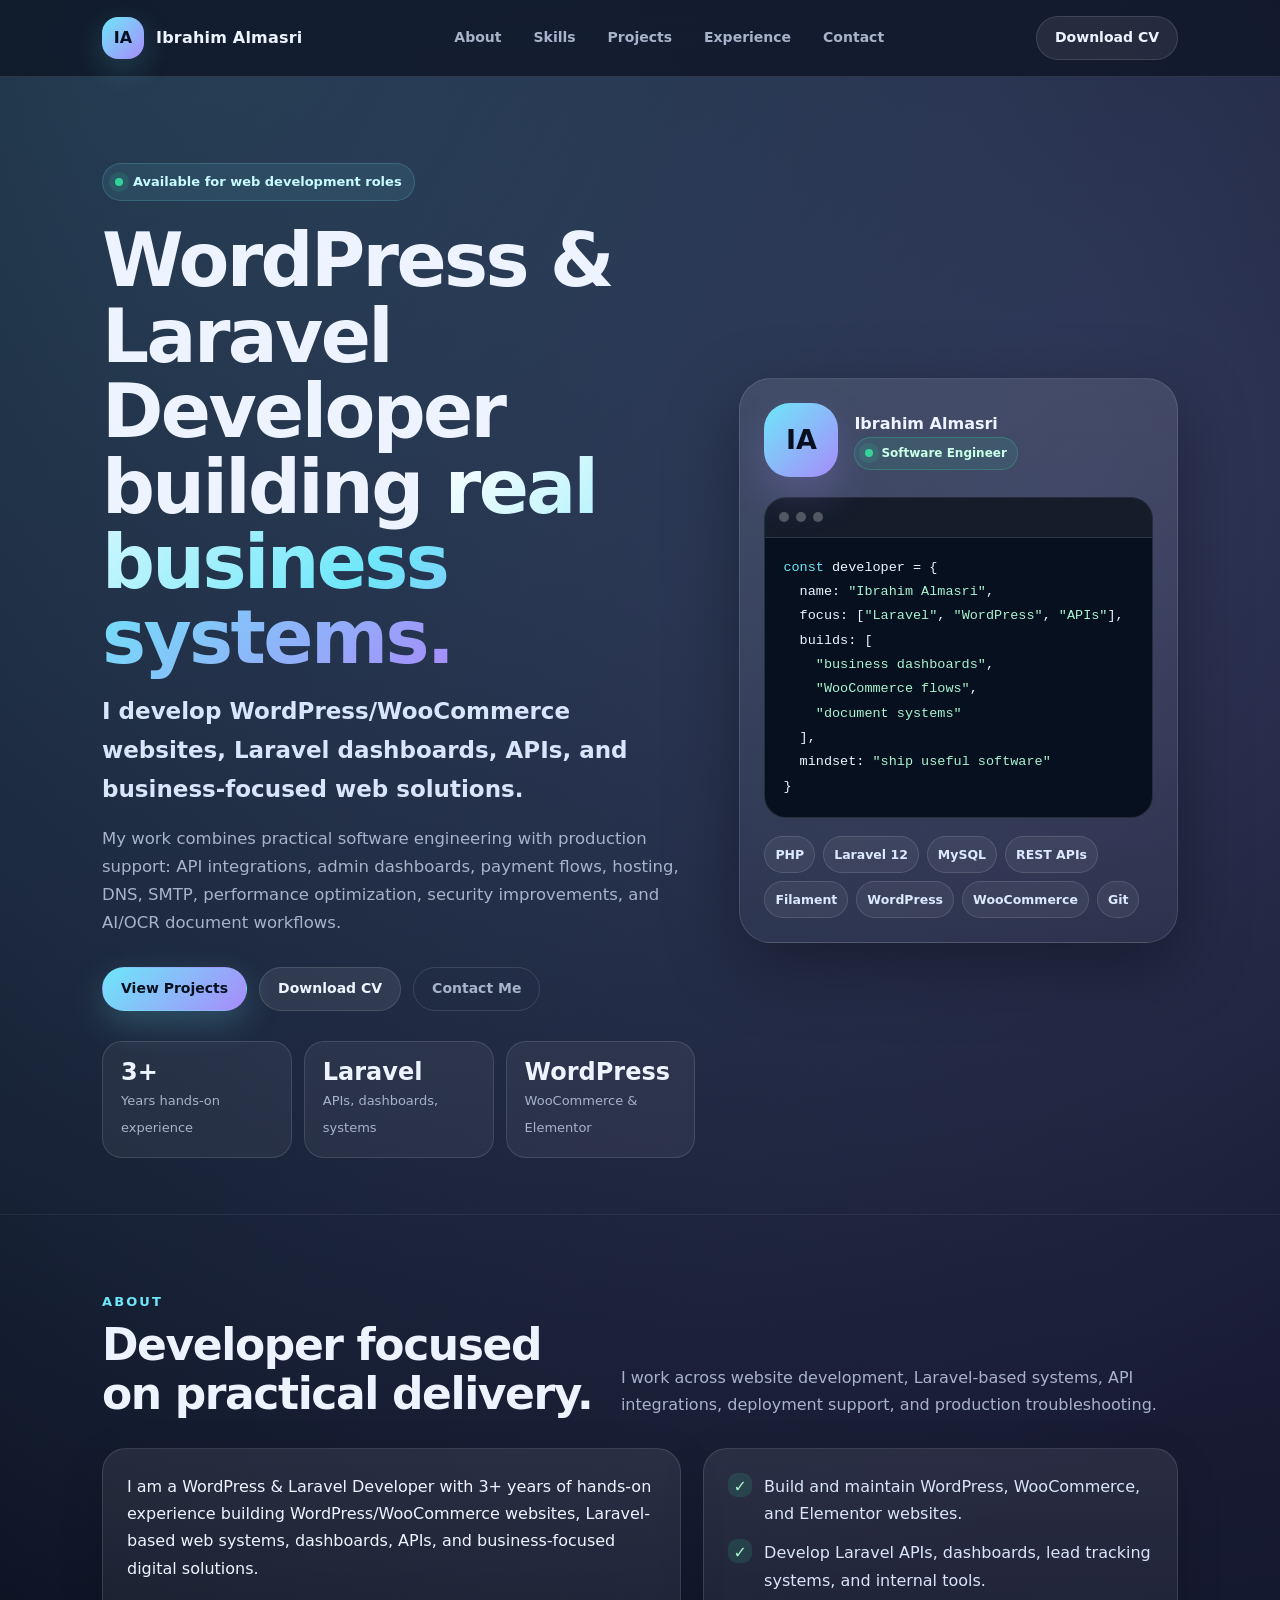
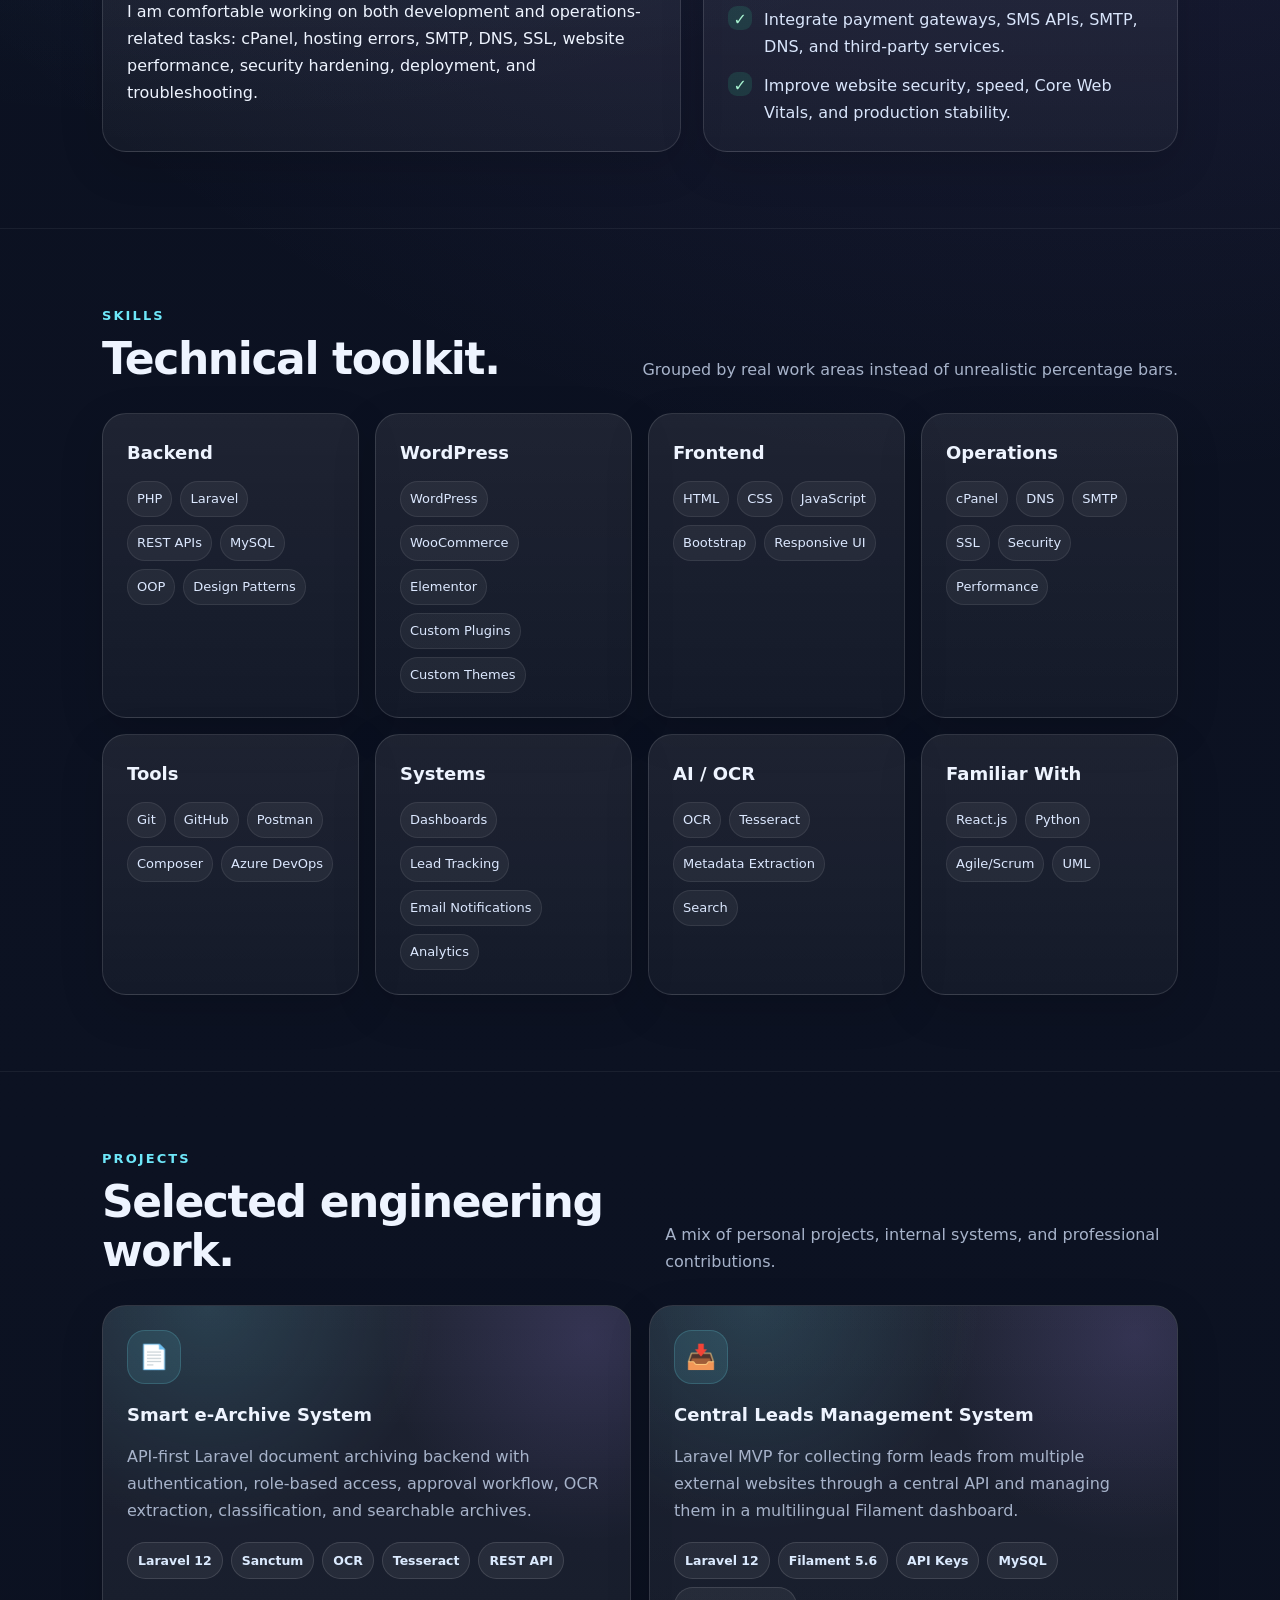
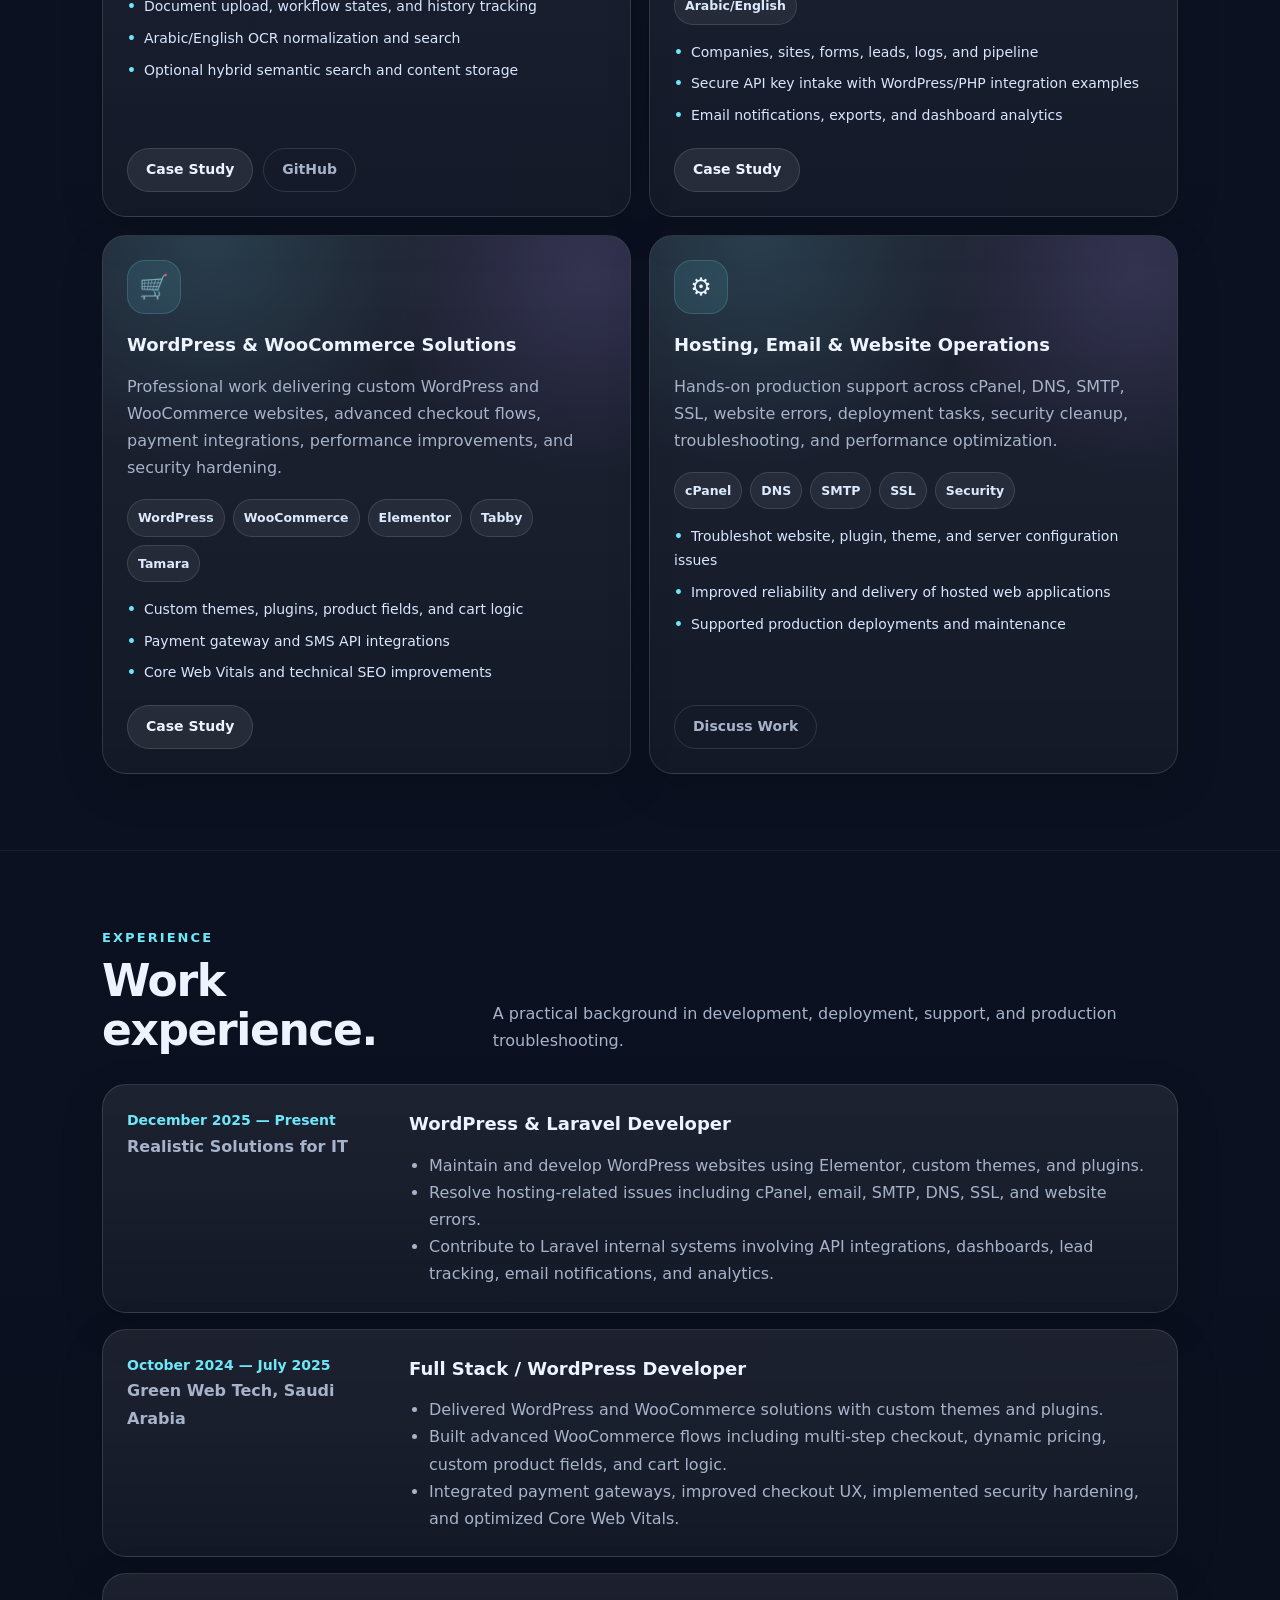
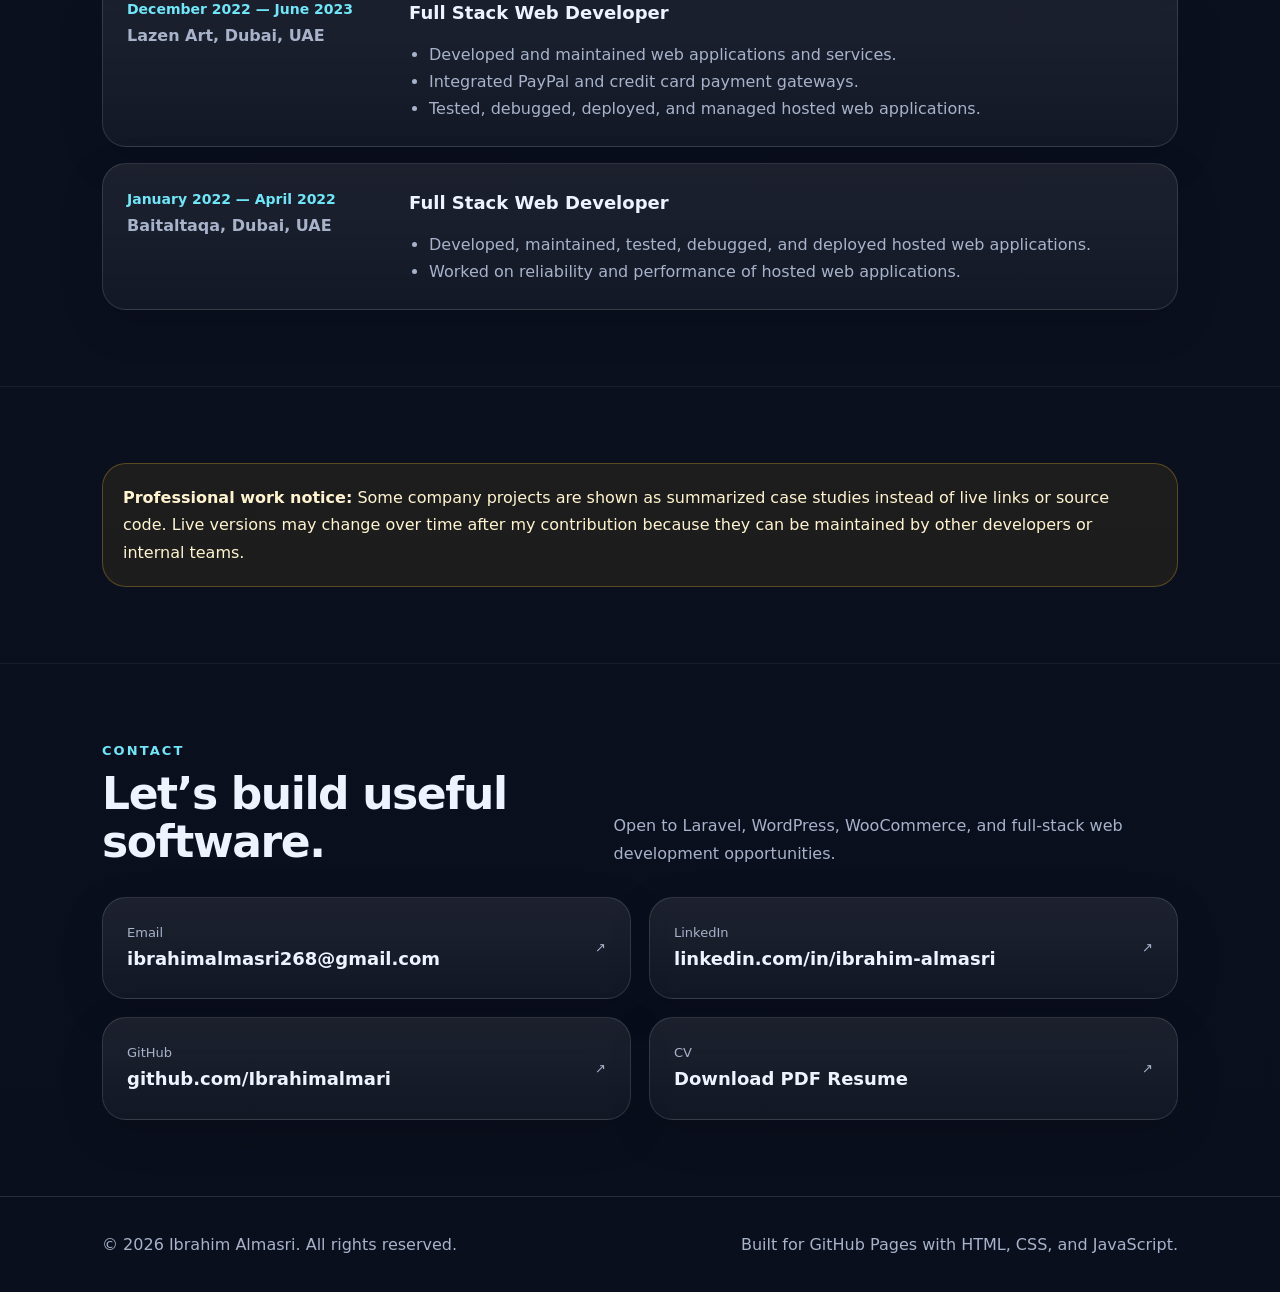
==== index.html @ 64e8de14 "portfolio" ====
<!doctype html>
<html lang="en">
<head>
  <meta charset="utf-8">
  <meta name="viewport" content="width=device-width, initial-scale=1">
  <title>Ibrahim Almasri — WordPress & Laravel Developer</title>
  <meta name="description" content="Portfolio of Ibrahim Almasri, WordPress and Laravel Developer building web systems, APIs, dashboards, WooCommerce solutions, and AI/OCR document workflows.">
  <meta property="og:title" content="Ibrahim Almasri — WordPress & Laravel Developer">
  <meta property="og:description" content="Laravel, WordPress, APIs, dashboards, WooCommerce, hosting support, performance, security, and AI/OCR document systems.">
  <meta property="og:type" content="website">
  <meta name="theme-color" content="#0c1222">
  <link rel="stylesheet" href="style.css">
</head>
<body>
  <a class="skip-link" href="#main">Skip to content</a>
  <header class="site-header">
    <div class="container nav">
      <a class="logo" href="#home" aria-label="Ibrahim Almasri home">
        <span class="logo-mark">IA</span>
        <span>Ibrahim Almasri</span>
      </a>
      <button class="menu-btn" type="button" aria-label="Open menu" aria-expanded="false">☰</button>
      <ul class="nav-links">
        <li><a href="#about">About</a></li>
        <li><a href="#skills">Skills</a></li>
        <li><a href="#projects">Projects</a></li>
        <li><a href="#experience">Experience</a></li>
        <li><a href="#contact">Contact</a></li>
      </ul>
      <div class="nav-actions">
        <a class="btn-secondary" href="files/IbrahimCVPlus26.pdf" target="_blank" rel="noopener">Download CV</a>
      </div>
    </div>
  </header>

  <main id="main">
    <section class="hero" id="home">
      <div class="container hero-grid">
        <div>
          <span class="eyebrow"><span class="dot"></span>Available for web development roles</span>
          <h1>WordPress & Laravel Developer building <span class="gradient-text">real business systems.</span></h1>
          <p class="hero-subtitle">I develop WordPress/WooCommerce websites, Laravel dashboards, APIs, and business-focused web solutions.</p>
          <p class="hero-copy">My work combines practical software engineering with production support: API integrations, admin dashboards, payment flows, hosting, DNS, SMTP, performance optimization, security improvements, and AI/OCR document workflows.</p>
          <div class="hero-actions">
            <a class="btn" href="#projects">View Projects</a>
            <a class="btn-secondary" href="files/IbrahimCVPlus26.pdf" target="_blank" rel="noopener">Download CV</a>
            <a class="btn-ghost" href="mailto:ibrahimalmasri268@gmail.com">Contact Me</a>
          </div>
          <div class="hero-meta" aria-label="Professional highlights">
            <div class="meta-card"><strong>3+</strong><span>Years hands-on experience</span></div>
            <div class="meta-card"><strong>Laravel</strong><span>APIs, dashboards, systems</span></div>
            <div class="meta-card"><strong>WordPress</strong><span>WooCommerce & Elementor</span></div>
          </div>
        </div>
        <div class="hero-visual" aria-hidden="true">
          <div class="profile-card">
            <div class="profile-top">
              <div class="avatar">IA</div>
              <div>
                <strong>Ibrahim Almasri</strong><br>
                <span class="status-pill"><span class="dot"></span>Software Engineer</span>
              </div>
            </div>
            <div class="code-window">
              <div class="window-bar"><span class="circle"></span><span class="circle"></span><span class="circle"></span></div>
<pre><span class="k">const</span> developer = {
  name: <span class="s">"Ibrahim Almasri"</span>,
  focus: [<span class="s">"Laravel"</span>, <span class="s">"WordPress"</span>, <span class="s">"APIs"</span>],
  builds: [
    <span class="s">"business dashboards"</span>,
    <span class="s">"WooCommerce flows"</span>,
    <span class="s">"document systems"</span>
  ],
  mindset: <span class="s">"ship useful software"</span>
}</pre>
            </div>
            <div class="stack-cloud">
              <span class="tag">PHP</span><span class="tag">Laravel 12</span><span class="tag">MySQL</span><span class="tag">REST APIs</span><span class="tag">Filament</span><span class="tag">WordPress</span><span class="tag">WooCommerce</span><span class="tag">Git</span>
            </div>
          </div>
        </div>
      </div>
    </section>

    <section class="section" id="about">
      <div class="container">
        <div class="section-head">
          <div>
            <p class="section-label">About</p>
            <h2>Developer focused on practical delivery.</h2>
          </div>
          <p class="section-text">I work across website development, Laravel-based systems, API integrations, deployment support, and production troubleshooting.</p>
        </div>
        <div class="about-grid">
          <div class="card">
            <p>I am a WordPress & Laravel Developer with 3+ years of hands-on experience building WordPress/WooCommerce websites, Laravel-based web systems, dashboards, APIs, and business-focused digital solutions.</p>
            <p>I am comfortable working on both development and operations-related tasks: cPanel, hosting errors, SMTP, DNS, SSL, website performance, security hardening, deployment, and troubleshooting.</p>
          </div>
          <div class="card">
            <ul class="highlight-list">
              <li><span class="check">✓</span><span>Build and maintain WordPress, WooCommerce, and Elementor websites.</span></li>
              <li><span class="check">✓</span><span>Develop Laravel APIs, dashboards, lead tracking systems, and internal tools.</span></li>
              <li><span class="check">✓</span><span>Integrate payment gateways, SMS APIs, SMTP, DNS, and third-party services.</span></li>
              <li><span class="check">✓</span><span>Improve website security, speed, Core Web Vitals, and production stability.</span></li>
            </ul>
          </div>
        </div>
      </div>
    </section>

    <section class="section" id="skills">
      <div class="container">
        <div class="section-head">
          <div>
            <p class="section-label">Skills</p>
            <h2>Technical toolkit.</h2>
          </div>
          <p class="section-text">Grouped by real work areas instead of unrealistic percentage bars.</p>
        </div>
        <div class="skills-grid">
          <div class="card skill-card"><h3>Backend</h3><ul><li>PHP</li><li>Laravel</li><li>REST APIs</li><li>MySQL</li><li>OOP</li><li>Design Patterns</li></ul></div>
          <div class="card skill-card"><h3>WordPress</h3><ul><li>WordPress</li><li>WooCommerce</li><li>Elementor</li><li>Custom Plugins</li><li>Custom Themes</li></ul></div>
          <div class="card skill-card"><h3>Frontend</h3><ul><li>HTML</li><li>CSS</li><li>JavaScript</li><li>Bootstrap</li><li>Responsive UI</li></ul></div>
          <div class="card skill-card"><h3>Operations</h3><ul><li>cPanel</li><li>DNS</li><li>SMTP</li><li>SSL</li><li>Security</li><li>Performance</li></ul></div>
          <div class="card skill-card"><h3>Tools</h3><ul><li>Git</li><li>GitHub</li><li>Postman</li><li>Composer</li><li>Azure DevOps</li></ul></div>
          <div class="card skill-card"><h3>Systems</h3><ul><li>Dashboards</li><li>Lead Tracking</li><li>Email Notifications</li><li>Analytics</li></ul></div>
          <div class="card skill-card"><h3>AI / OCR</h3><ul><li>OCR</li><li>Tesseract</li><li>Metadata Extraction</li><li>Search</li></ul></div>
          <div class="card skill-card"><h3>Familiar With</h3><ul><li>React.js</li><li>Python</li><li>Agile/Scrum</li><li>UML</li></ul></div>
        </div>
      </div>
    </section>

    <section class="section" id="projects">
      <div class="container">
        <div class="section-head">
          <div>
            <p class="section-label">Projects</p>
            <h2>Selected engineering work.</h2>
          </div>
          <p class="section-text">A mix of personal projects, internal systems, and professional contributions.</p>
        </div>
        <div class="projects-grid">
          <article class="card project-card">
            <div>
              <div class="project-icon">📄</div>
              <h3>Smart e-Archive System</h3>
              <p>API-first Laravel document archiving backend with authentication, role-based access, approval workflow, OCR extraction, classification, and searchable archives.</p>
              <div class="stack-cloud"><span class="tag">Laravel 12</span><span class="tag">Sanctum</span><span class="tag">OCR</span><span class="tag">Tesseract</span><span class="tag">REST API</span></div>
              <ul class="project-points"><li>Document upload, workflow states, and history tracking</li><li>Arabic/English OCR normalization and search</li><li>Optional hybrid semantic search and content storage</li></ul>
            </div>
            <div class="project-actions"><a class="btn-secondary" href="projects/smart-archive.html">Case Study</a><a class="btn-ghost" href="https://github.com/Ibrahimalmari/smart-archive" target="_blank" rel="noopener">GitHub</a></div>
          </article>

          <article class="card project-card">
            <div>
              <div class="project-icon">📥</div>
              <h3>Central Leads Management System</h3>
              <p>Laravel MVP for collecting form leads from multiple external websites through a central API and managing them in a multilingual Filament dashboard.</p>
              <div class="stack-cloud"><span class="tag">Laravel 12</span><span class="tag">Filament 5.6</span><span class="tag">API Keys</span><span class="tag">MySQL</span><span class="tag">Arabic/English</span></div>
              <ul class="project-points"><li>Companies, sites, forms, leads, logs, and pipeline</li><li>Secure API key intake with WordPress/PHP integration examples</li><li>Email notifications, exports, and dashboard analytics</li></ul>
            </div>
            <div class="project-actions"><a class="btn-secondary" href="projects/central-leads.html">Case Study</a></div>
          </article>

          <article class="card project-card">
            <div>
              <div class="project-icon">🛒</div>
              <h3>WordPress & WooCommerce Solutions</h3>
              <p>Professional work delivering custom WordPress and WooCommerce websites, advanced checkout flows, payment integrations, performance improvements, and security hardening.</p>
              <div class="stack-cloud"><span class="tag">WordPress</span><span class="tag">WooCommerce</span><span class="tag">Elementor</span><span class="tag">Tabby</span><span class="tag">Tamara</span></div>
              <ul class="project-points"><li>Custom themes, plugins, product fields, and cart logic</li><li>Payment gateway and SMS API integrations</li><li>Core Web Vitals and technical SEO improvements</li></ul>
            </div>
            <div class="project-actions"><a class="btn-secondary" href="projects/wordpress-solutions.html">Case Study</a></div>
          </article>

          <article class="card project-card">
            <div>
              <div class="project-icon">⚙️</div>
              <h3>Hosting, Email & Website Operations</h3>
              <p>Hands-on production support across cPanel, DNS, SMTP, SSL, website errors, deployment tasks, security cleanup, troubleshooting, and performance optimization.</p>
              <div class="stack-cloud"><span class="tag">cPanel</span><span class="tag">DNS</span><span class="tag">SMTP</span><span class="tag">SSL</span><span class="tag">Security</span></div>
              <ul class="project-points"><li>Troubleshot website, plugin, theme, and server configuration issues</li><li>Improved reliability and delivery of hosted web applications</li><li>Supported production deployments and maintenance</li></ul>
            </div>
            <div class="project-actions"><a class="btn-ghost" href="#contact">Discuss Work</a></div>
          </article>
        </div>
      </div>
    </section>

    <section class="section" id="experience">
      <div class="container">
        <div class="section-head">
          <div>
            <p class="section-label">Experience</p>
            <h2>Work experience.</h2>
          </div>
          <p class="section-text">A practical background in development, deployment, support, and production troubleshooting.</p>
        </div>
        <div class="timeline">
          <article class="card timeline-card">
            <div><div class="date">December 2025 — Present</div><div class="company">Realistic Solutions for IT</div></div>
            <div><h3>WordPress & Laravel Developer</h3><ul><li>Maintain and develop WordPress websites using Elementor, custom themes, and plugins.</li><li>Resolve hosting-related issues including cPanel, email, SMTP, DNS, SSL, and website errors.</li><li>Contribute to Laravel internal systems involving API integrations, dashboards, lead tracking, email notifications, and analytics.</li></ul></div>
          </article>
          <article class="card timeline-card">
            <div><div class="date">October 2024 — July 2025</div><div class="company">Green Web Tech, Saudi Arabia</div></div>
            <div><h3>Full Stack / WordPress Developer</h3><ul><li>Delivered WordPress and WooCommerce solutions with custom themes and plugins.</li><li>Built advanced WooCommerce flows including multi-step checkout, dynamic pricing, custom product fields, and cart logic.</li><li>Integrated payment gateways, improved checkout UX, implemented security hardening, and optimized Core Web Vitals.</li></ul></div>
          </article>
          <article class="card timeline-card">
            <div><div class="date">December 2022 — June 2023</div><div class="company">Lazen Art, Dubai, UAE</div></div>
            <div><h3>Full Stack Web Developer</h3><ul><li>Developed and maintained web applications and services.</li><li>Integrated PayPal and credit card payment gateways.</li><li>Tested, debugged, deployed, and managed hosted web applications.</li></ul></div>
          </article>
          <article class="card timeline-card">
            <div><div class="date">January 2022 — April 2022</div><div class="company">Baitaltaqa, Dubai, UAE</div></div>
            <div><h3>Full Stack Web Developer</h3><ul><li>Developed, maintained, tested, debugged, and deployed hosted web applications.</li><li>Worked on reliability and performance of hosted web applications.</li></ul></div>
          </article>
        </div>
      </div>
    </section>

    <section class="section">
      <div class="container">
        <div class="notice">
          <strong>Professional work notice:</strong> Some company projects are shown as summarized case studies instead of live links or source code. Live versions may change over time after my contribution because they can be maintained by other developers or internal teams.
        </div>
      </div>
    </section>

    <section class="section" id="contact">
      <div class="container">
        <div class="section-head">
          <div>
            <p class="section-label">Contact</p>
            <h2>Let’s build useful software.</h2>
          </div>
          <p class="section-text">Open to Laravel, WordPress, WooCommerce, and full-stack web development opportunities.</p>
        </div>
        <div class="contact-grid">
          <a class="card contact-card" href="mailto:ibrahimalmasri268@gmail.com"><div><span>Email</span><strong>ibrahimalmasri268@gmail.com</strong></div><span>↗</span></a>
          <a class="card contact-card" href="https://www.linkedin.com/in/ibrahim-almasri-b02807230/" target="_blank" rel="noopener"><div><span>LinkedIn</span><strong>linkedin.com/in/ibrahim-almasri</strong></div><span>↗</span></a>
          <a class="card contact-card" href="https://github.com/Ibrahimalmari" target="_blank" rel="noopener"><div><span>GitHub</span><strong>github.com/Ibrahimalmari</strong></div><span>↗</span></a>
          <a class="card contact-card" href="files/IbrahimCVPlus26.pdf" target="_blank" rel="noopener"><div><span>CV</span><strong>Download PDF Resume</strong></div><span>↗</span></a>
        </div>
      </div>
    </section>
  </main>

  <footer class="footer">
    <div class="container">
      <span>© <span data-year></span> Ibrahim Almasri. All rights reserved.</span>
      <span>Built for GitHub Pages with HTML, CSS, and JavaScript.</span>
    </div>
  </footer>
  <script src="script.js"></script>
</body>
</html>
---- style.css ----
:root{
  --bg:#0c1222;
  --bg-soft:#111a31;
  --card:#141f39;
  --card-2:#0f172a;
  --text:#eef4ff;
  --muted:#a7b3ca;
  --line:rgba(255,255,255,.12);
  --brand:#6ee7f9;
  --brand-2:#a78bfa;
  --accent:#34d399;
  --warning:#fbbf24;
  --danger:#fb7185;
  --shadow:0 22px 70px rgba(0,0,0,.35);
  --radius:24px;
  --container:1120px;
}
*{box-sizing:border-box}
html{scroll-behavior:smooth}
body{
  margin:0;
  font-family:Inter,ui-sans-serif,system-ui,-apple-system,BlinkMacSystemFont,"Segoe UI",Arial,sans-serif;
  background:
    radial-gradient(circle at 15% 0%,rgba(110,231,249,.18),transparent 28%),
    radial-gradient(circle at 85% 8%,rgba(167,139,250,.20),transparent 28%),
    linear-gradient(180deg,#0b1020 0%,#0c1222 45%,#0a0f1d 100%);
  color:var(--text);
  line-height:1.7;
}
a{color:inherit;text-decoration:none}
img{max-width:100%;display:block}
.container{max-width:var(--container);margin:0 auto;padding:0 22px}
.skip-link{position:absolute;left:-9999px;top:auto;width:1px;height:1px;overflow:hidden}
.skip-link:focus{left:20px;top:20px;width:auto;height:auto;padding:10px 14px;background:#fff;color:#0c1222;border-radius:12px;z-index:999}
.site-header{
  position:sticky;top:0;z-index:50;
  background:rgba(12,18,34,.72);
  backdrop-filter:blur(18px);
  border-bottom:1px solid var(--line);
}
.nav{display:flex;align-items:center;justify-content:space-between;min-height:76px;gap:18px}
.logo{display:flex;align-items:center;gap:12px;font-weight:800;letter-spacing:.2px}
.logo-mark{width:42px;height:42px;border-radius:16px;background:linear-gradient(135deg,var(--brand),var(--brand-2));display:grid;place-items:center;color:#07101f;font-weight:900;box-shadow:0 10px 30px rgba(110,231,249,.18)}
.nav-links{display:flex;align-items:center;gap:6px;list-style:none;margin:0;padding:0}
.nav-links a{display:inline-flex;padding:10px 13px;border-radius:999px;color:var(--muted);font-size:14px;font-weight:650}
.nav-links a:hover,.nav-links a.active{color:var(--text);background:rgba(255,255,255,.07)}
.nav-actions{display:flex;align-items:center;gap:10px}
.btn,.btn-secondary,.btn-ghost{
  display:inline-flex;align-items:center;justify-content:center;gap:9px;
  min-height:44px;padding:0 18px;border-radius:999px;
  font-weight:750;font-size:14px;border:1px solid transparent;transition:.2s ease;
}
.btn{background:linear-gradient(135deg,var(--brand),var(--brand-2));color:#06101e;box-shadow:0 12px 34px rgba(110,231,249,.22)}
.btn:hover{transform:translateY(-2px);box-shadow:0 18px 42px rgba(110,231,249,.26)}
.btn-secondary{background:rgba(255,255,255,.08);border-color:var(--line);color:var(--text)}
.btn-secondary:hover,.btn-ghost:hover{background:rgba(255,255,255,.12);transform:translateY(-1px)}
.btn-ghost{color:var(--muted);border-color:var(--line);background:transparent}
.menu-btn{display:none;width:44px;height:44px;border:1px solid var(--line);background:rgba(255,255,255,.07);color:var(--text);border-radius:14px;font-size:22px}
.hero{padding:86px 0 56px;position:relative;overflow:hidden}
.hero-grid{display:grid;grid-template-columns:1.15fr .85fr;gap:44px;align-items:center}
.eyebrow{display:inline-flex;align-items:center;gap:10px;padding:7px 12px;border-radius:999px;background:rgba(110,231,249,.09);color:#c8fbff;border:1px solid rgba(110,231,249,.18);font-size:13px;font-weight:700}
.dot{width:8px;height:8px;border-radius:50%;background:var(--accent);box-shadow:0 0 0 6px rgba(52,211,153,.12)}
h1{font-size:clamp(42px,7vw,74px);line-height:1.02;margin:22px 0 16px;letter-spacing:-2.6px}
.gradient-text{background:linear-gradient(135deg,#fff,var(--brand),var(--brand-2));-webkit-background-clip:text;background-clip:text;color:transparent}
.hero-subtitle{font-size:clamp(18px,2.2vw,23px);color:#d9e5fb;max-width:760px;margin:0 0 16px;font-weight:550}
.hero-copy{max-width:700px;color:var(--muted);font-size:16.5px;margin:0 0 28px}
.hero-actions{display:flex;flex-wrap:wrap;gap:12px;margin:30px 0}
.hero-meta{display:grid;grid-template-columns:repeat(3,minmax(0,1fr));gap:12px;margin-top:30px;max-width:690px}
.meta-card{padding:17px 18px;border:1px solid var(--line);border-radius:20px;background:rgba(255,255,255,.055)}
.meta-card strong{display:block;font-size:24px;line-height:1.1}
.meta-card span{font-size:13px;color:var(--muted)}
.hero-visual{position:relative}
.profile-card{
  position:relative;overflow:hidden;border:1px solid var(--line);border-radius:32px;background:linear-gradient(180deg,rgba(255,255,255,.10),rgba(255,255,255,.04));box-shadow:var(--shadow);padding:24px;
}
.profile-top{display:flex;align-items:center;gap:16px;margin-bottom:20px}
.avatar{width:74px;height:74px;border-radius:26px;background:linear-gradient(135deg,var(--brand),var(--brand-2));display:grid;place-items:center;color:#07101f;font-weight:900;font-size:27px;box-shadow:0 18px 38px rgba(167,139,250,.22)}
.status-pill{display:inline-flex;align-items:center;gap:8px;border:1px solid rgba(52,211,153,.28);background:rgba(52,211,153,.10);color:#caffe9;border-radius:999px;padding:5px 10px;font-size:12px;font-weight:800}
.code-window{border:1px solid var(--line);border-radius:22px;background:#07101f;overflow:hidden}
.window-bar{display:flex;gap:7px;align-items:center;height:40px;padding:0 14px;background:rgba(255,255,255,.055);border-bottom:1px solid var(--line)}
.circle{width:10px;height:10px;border-radius:50%;background:rgba(255,255,255,.25)}
pre{margin:0;white-space:pre-wrap;font-family:"SFMono-Regular",Consolas,"Liberation Mono",monospace;color:#e9f7ff;font-size:13.5px;line-height:1.8;padding:18px}
.k{color:#6ee7f9}.s{color:#a7f3d0}.n{color:#c4b5fd}.c{color:#94a3b8}
.stack-cloud{display:flex;gap:8px;flex-wrap:wrap;margin-top:18px}
.tag{display:inline-flex;align-items:center;border:1px solid var(--line);background:rgba(255,255,255,.06);padding:7px 10px;border-radius:999px;color:#dbeafe;font-size:12.5px;font-weight:750}
.section{padding:76px 0;border-top:1px solid rgba(255,255,255,.06)}
.section-head{display:flex;justify-content:space-between;align-items:flex-end;gap:20px;margin-bottom:30px}
.section-label{color:var(--brand);font-size:13px;font-weight:900;text-transform:uppercase;letter-spacing:.16em;margin:0 0 8px}
h2{font-size:clamp(30px,4.2vw,44px);line-height:1.1;margin:0;letter-spacing:-1.4px}
.section-text{color:var(--muted);max-width:690px;margin:12px 0 0}
.about-grid{display:grid;grid-template-columns:1fr .82fr;gap:22px}
.card{border:1px solid var(--line);background:linear-gradient(180deg,rgba(255,255,255,.078),rgba(255,255,255,.035));border-radius:var(--radius);padding:24px;box-shadow:0 14px 45px rgba(0,0,0,.14)}
.card p:first-child{margin-top:0}.card p:last-child{margin-bottom:0}
.highlight-list{display:grid;gap:12px;margin:0;padding:0;list-style:none}
.highlight-list li{display:flex;gap:12px;align-items:flex-start;color:#d9e5fb}
.check{flex:0 0 24px;width:24px;height:24px;border-radius:9px;background:rgba(52,211,153,.14);color:#a7f3d0;display:grid;place-items:center;font-weight:900}
.skills-grid{display:grid;grid-template-columns:repeat(4,minmax(0,1fr));gap:16px}
.skill-card h3,.project-card h3,.timeline-card h3{margin:0 0 12px;font-size:18px}
.skill-card ul{margin:0;padding:0;list-style:none;display:flex;gap:8px;flex-wrap:wrap}
.skill-card li{font-size:13px;color:#dce8ff;background:rgba(255,255,255,.055);border:1px solid rgba(255,255,255,.08);padding:6px 9px;border-radius:999px}
.projects-grid{display:grid;grid-template-columns:repeat(2,minmax(0,1fr));gap:18px}
.project-card{position:relative;overflow:hidden;min-height:360px;display:flex;flex-direction:column;justify-content:space-between}
.project-card:before{content:"";position:absolute;inset:0;background:radial-gradient(circle at 20% 0%,rgba(110,231,249,.14),transparent 34%),radial-gradient(circle at 92% 6%,rgba(167,139,250,.16),transparent 30%);pointer-events:none}
.project-card>*{position:relative}
.project-icon{width:54px;height:54px;border-radius:18px;display:grid;place-items:center;background:rgba(110,231,249,.10);border:1px solid rgba(110,231,249,.18);font-size:24px;margin-bottom:16px}
.project-card p{color:var(--muted);margin:0 0 16px}
.project-points{display:grid;gap:8px;margin:16px 0 0;padding:0;list-style:none;color:#d8e6ff;font-size:14px}
.project-points li:before{content:"•";color:var(--brand);font-weight:900;margin-right:8px}
.project-actions{display:flex;gap:10px;flex-wrap:wrap;margin-top:20px}
.timeline{display:grid;gap:16px}
.timeline-card{display:grid;grid-template-columns:260px 1fr;gap:22px}
.timeline-card .date{color:var(--brand);font-weight:850;font-size:14px}
.timeline-card .role{color:var(--text);font-weight:800}
.timeline-card .company{color:var(--muted);font-weight:650}
.timeline-card ul{margin:10px 0 0;padding-left:20px;color:var(--muted)}
.notice{border:1px solid rgba(251,191,36,.28);background:rgba(251,191,36,.08);border-radius:var(--radius);padding:20px;color:#fff4cf}
.contact-grid{display:grid;grid-template-columns:1fr 1fr;gap:18px}
.contact-card{display:flex;align-items:center;justify-content:space-between;gap:16px}
.contact-card span{color:var(--muted);display:block;font-size:13px}.contact-card strong{font-size:18px}
.footer{padding:34px 0;border-top:1px solid var(--line);color:var(--muted)}
.footer .container{display:flex;justify-content:space-between;gap:18px;flex-wrap:wrap}
.project-page{padding:76px 0}
.breadcrumb{display:flex;gap:8px;align-items:center;color:var(--muted);font-size:14px;margin-bottom:22px}.breadcrumb a{color:var(--brand)}
.case-grid{display:grid;grid-template-columns:1fr .38fr;gap:22px;align-items:start}
.case-main{display:grid;gap:18px}.case-side{position:sticky;top:100px;display:grid;gap:18px}
.case-list{margin:0;padding-left:20px;color:var(--muted)}
.case-list li{margin:8px 0}
.mini-stat{display:grid;grid-template-columns:1fr 1fr;gap:10px}.mini-stat div{border:1px solid var(--line);border-radius:18px;padding:14px;background:rgba(255,255,255,.045)}.mini-stat strong{display:block;font-size:20px}.mini-stat span{font-size:12px;color:var(--muted)}
.diagram{border:1px solid var(--line);border-radius:24px;padding:18px;background:rgba(255,255,255,.04);display:grid;gap:12px}
.diagram-row{display:flex;gap:12px;flex-wrap:wrap;align-items:center}.node{border:1px solid rgba(110,231,249,.22);background:rgba(110,231,249,.08);padding:10px 12px;border-radius:14px;font-size:13px;font-weight:800}.arrow{color:var(--brand);font-weight:900}
@media (max-width:940px){
  .hero-grid,.about-grid,.case-grid,.contact-grid{grid-template-columns:1fr}.case-side{position:static}.skills-grid,.projects-grid{grid-template-columns:repeat(2,minmax(0,1fr))}.timeline-card{grid-template-columns:1fr}.section-head{display:block}.hero{padding-top:58px}
  .nav-links{position:fixed;left:18px;right:18px;top:86px;display:none;flex-direction:column;align-items:stretch;background:rgba(17,26,49,.98);border:1px solid var(--line);border-radius:22px;padding:12px;box-shadow:var(--shadow)}
  .nav-links.open{display:flex}.nav-links a{justify-content:center}.menu-btn{display:inline-grid;place-items:center}.nav-actions .btn-secondary{display:none}
}
@media (max-width:620px){
  .container{padding:0 16px}.hero-meta,.skills-grid,.projects-grid,.mini-stat{grid-template-columns:1fr}h1{letter-spacing:-1.5px}.card{padding:20px}.nav{min-height:68px}.nav-links{top:78px}.profile-card{padding:18px}.hero-actions .btn,.hero-actions .btn-secondary,.hero-actions .btn-ghost{width:100%}.footer .container{display:block}.contact-card{display:block}.section{padding:56px 0}
}
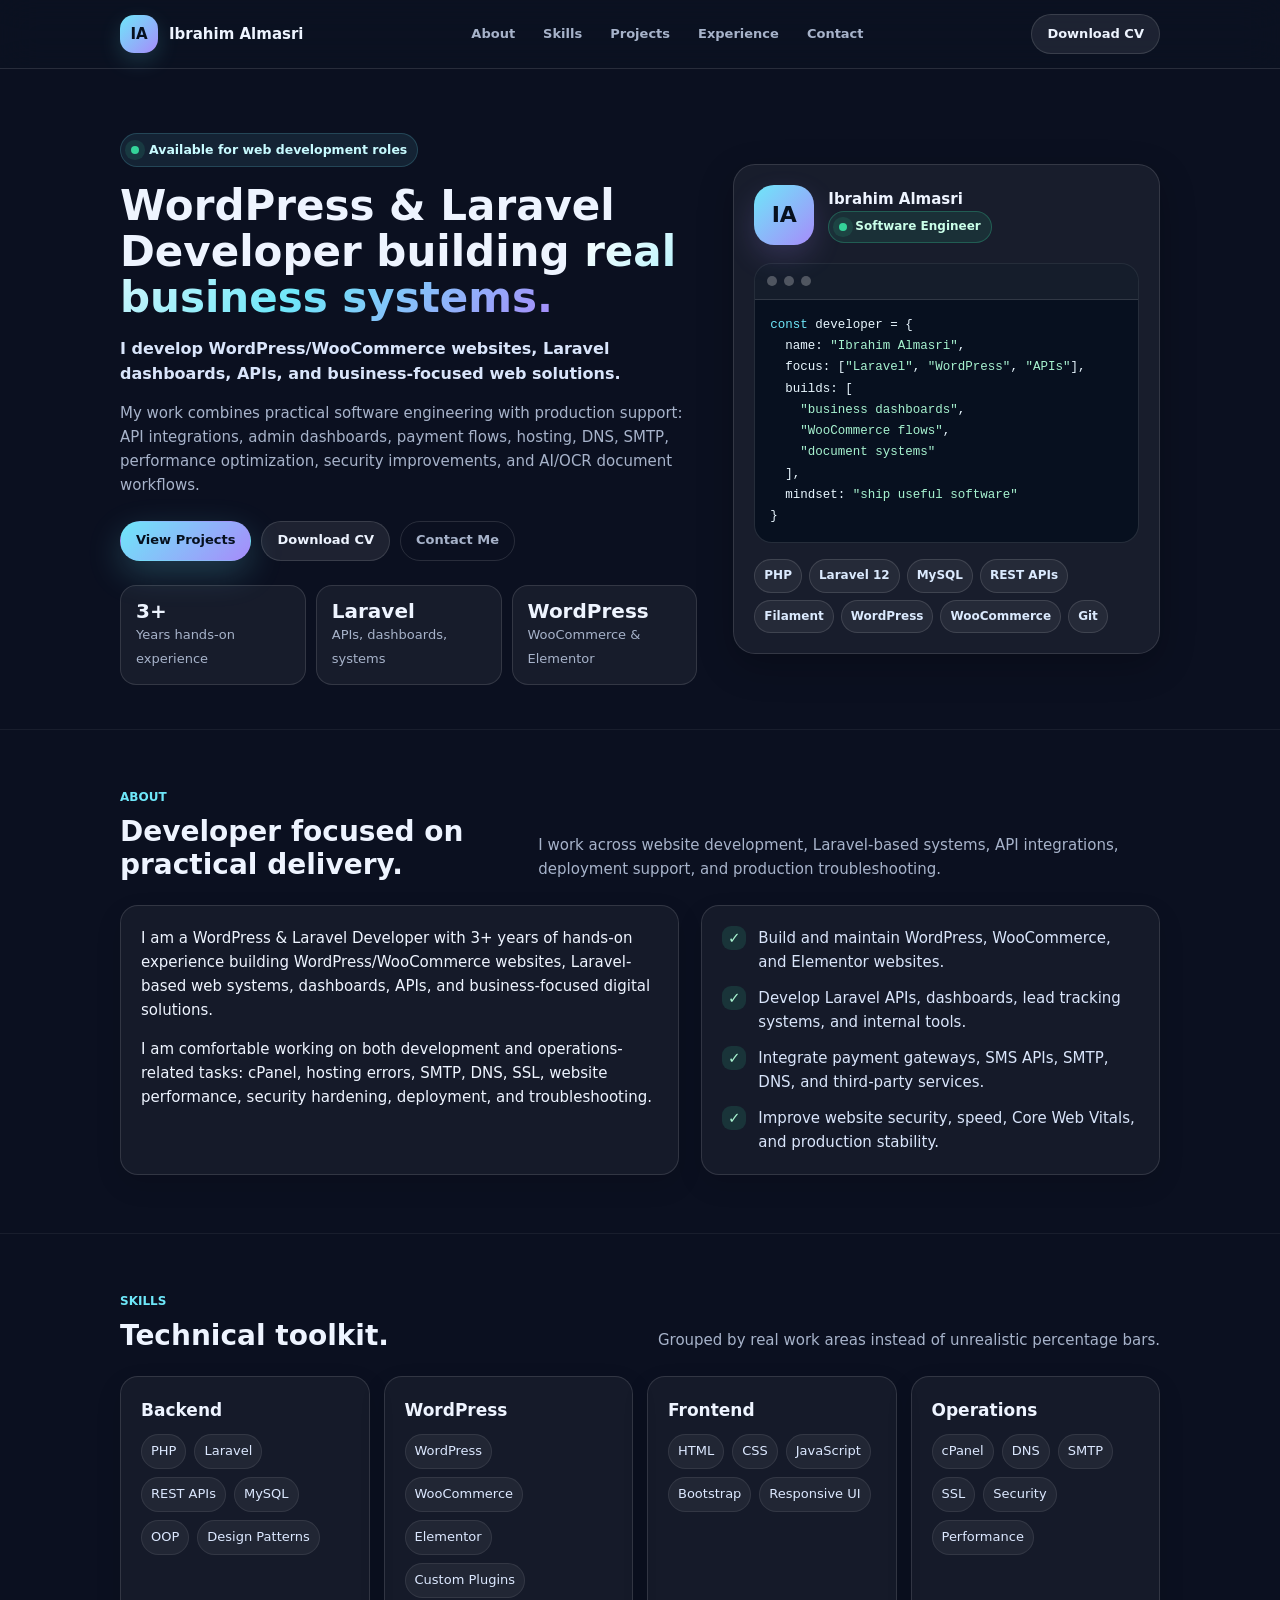
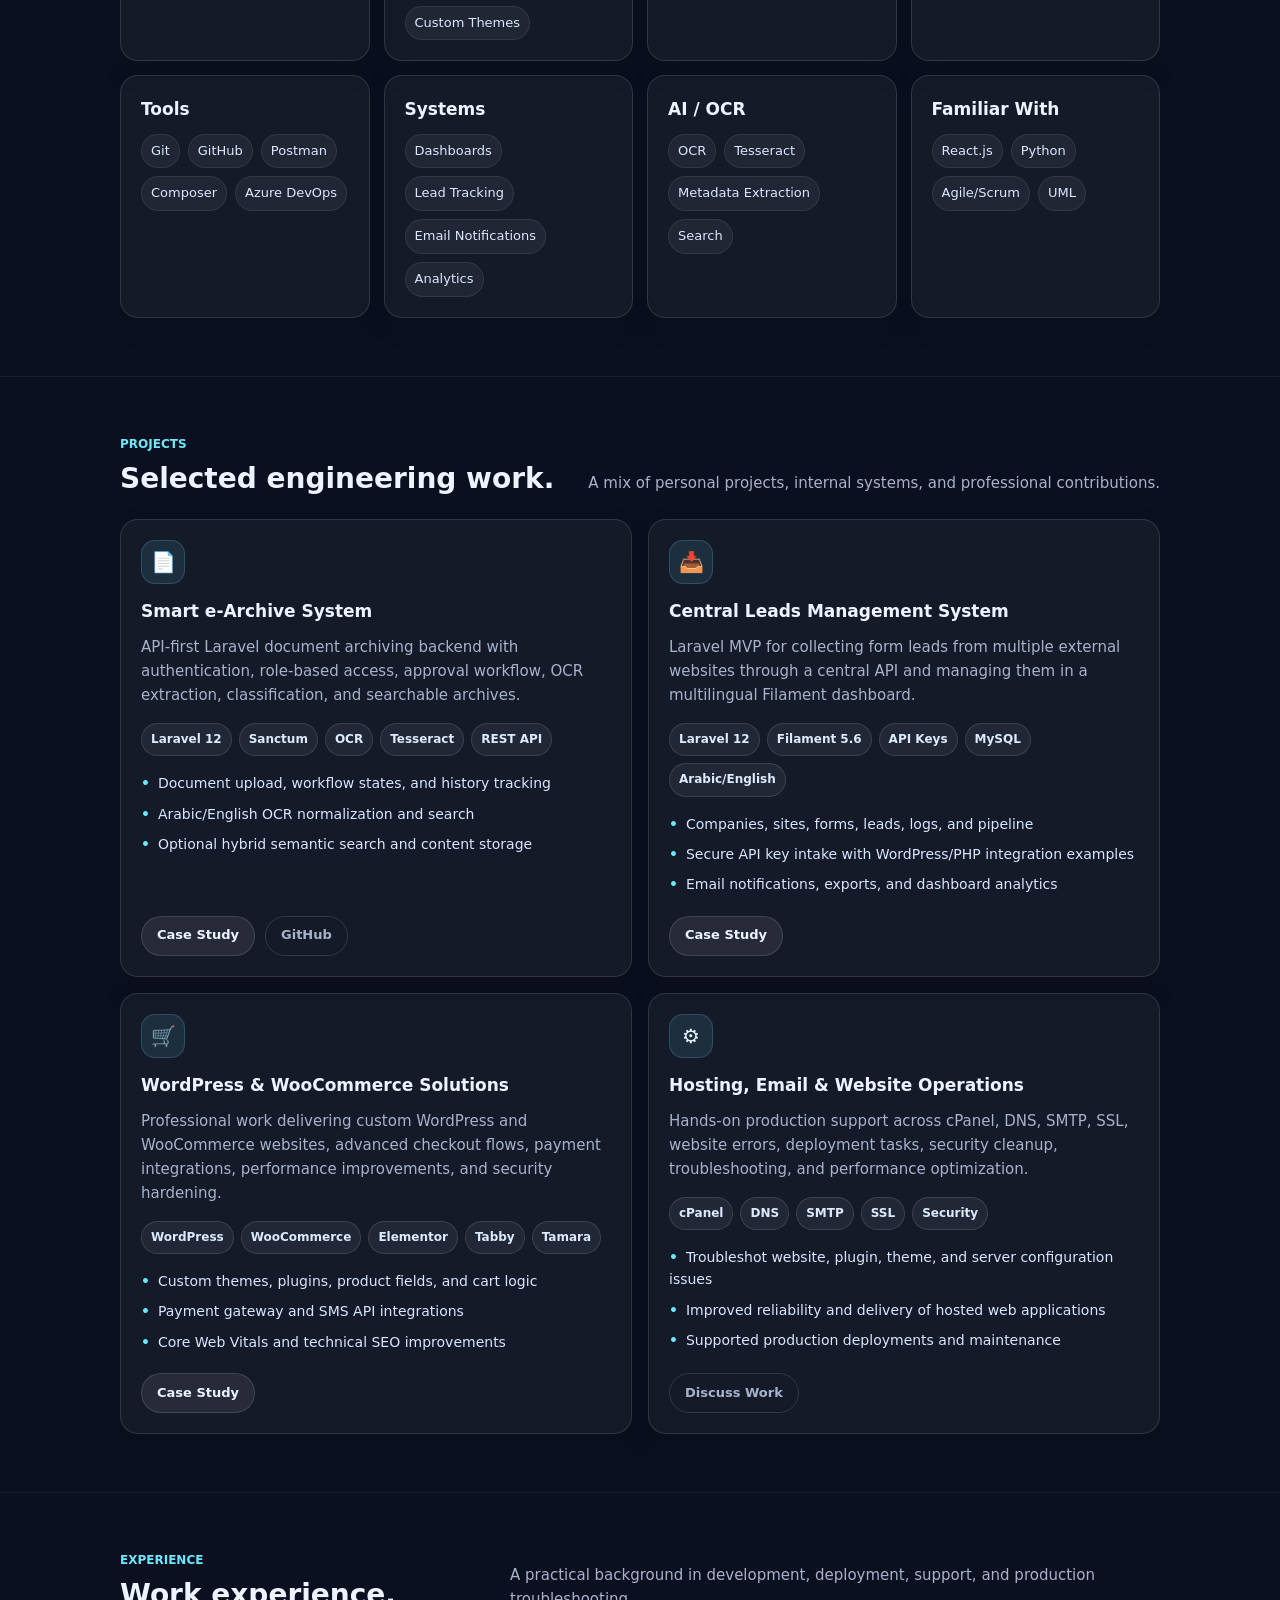
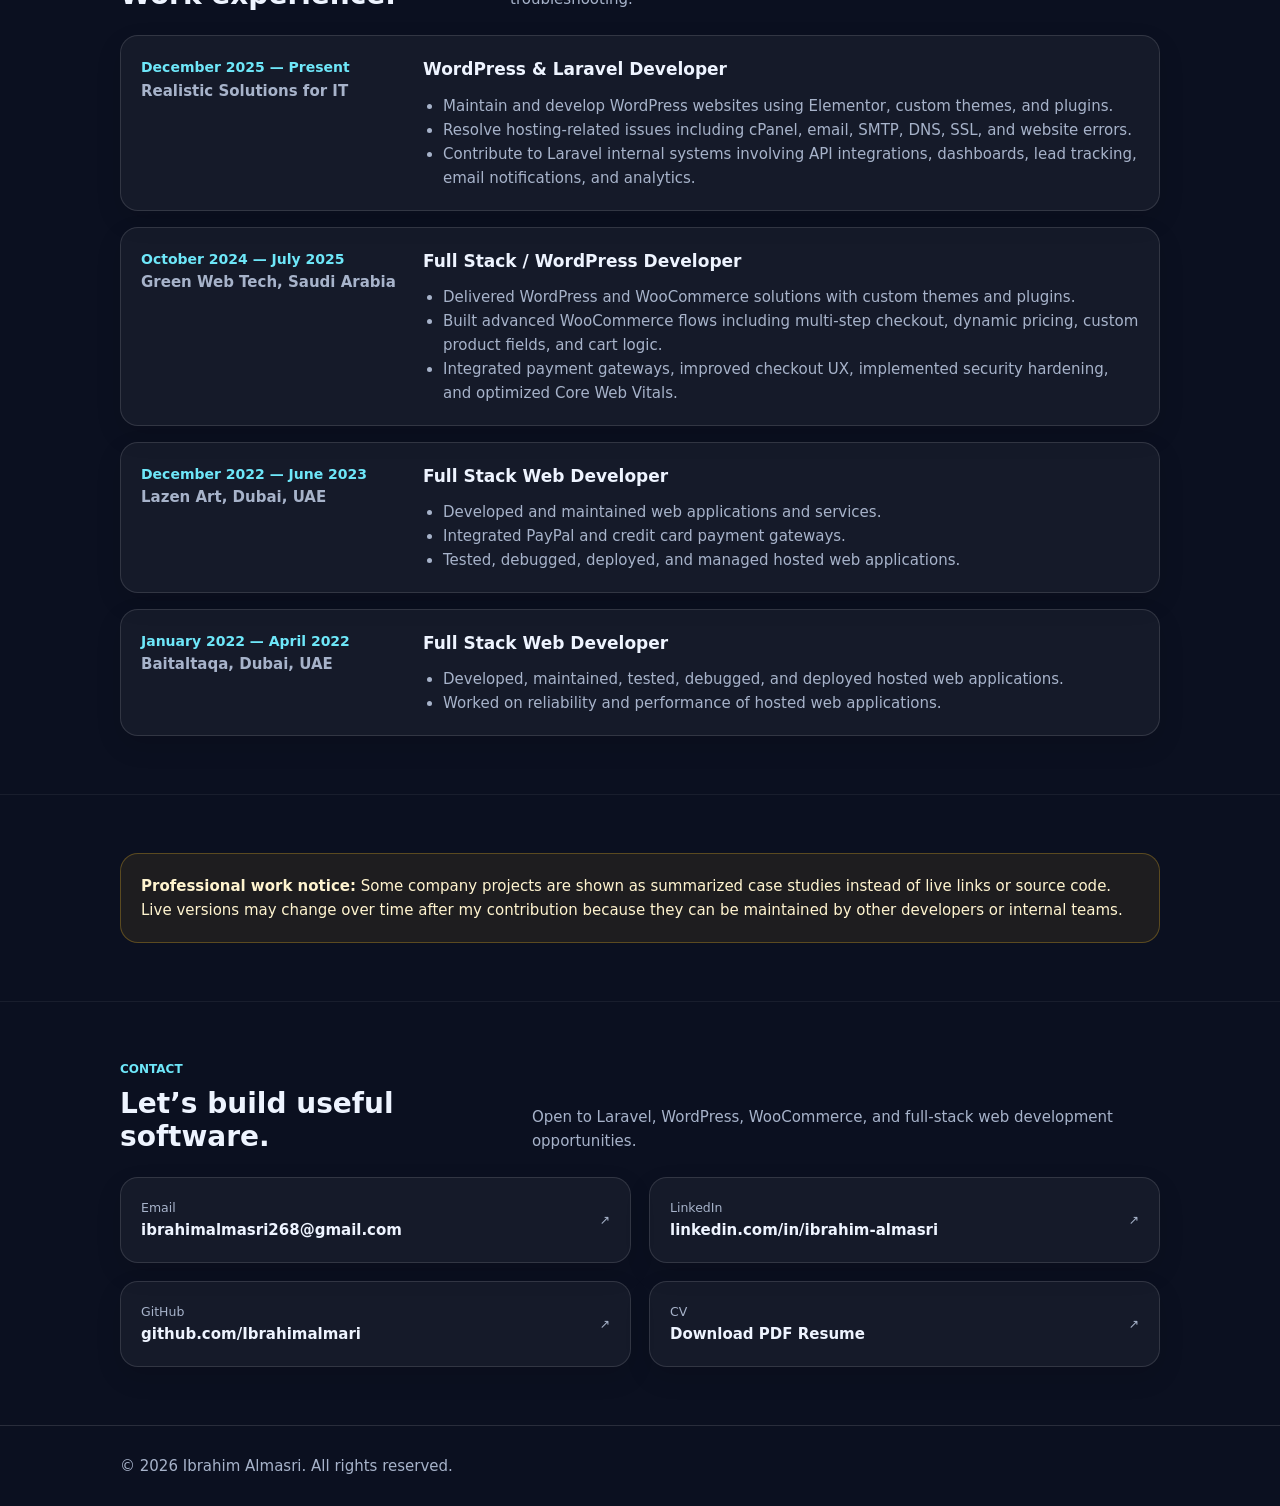
==== commit 6cac3bda: "update on  portfolio" ====
--- a/index.html
+++ b/index.html
@@ -148,7 +148,7 @@
               <div class="stack-cloud"><span class="tag">Laravel 12</span><span class="tag">Sanctum</span><span class="tag">OCR</span><span class="tag">Tesseract</span><span class="tag">REST API</span></div>
               <ul class="project-points"><li>Document upload, workflow states, and history tracking</li><li>Arabic/English OCR normalization and search</li><li>Optional hybrid semantic search and content storage</li></ul>
             </div>
-            <div class="project-actions"><a class="btn-secondary" href="projects/smart-archive.html">Case Study</a><a class="btn-ghost" href="https://github.com/Ibrahimalmari/smart-archive" target="_blank" rel="noopener">GitHub</a></div>
+            <div class="project-actions"><a class="btn-secondary" href="projects/smart-archive/">Case Study</a><a class="btn-ghost" href="https://github.com/Ibrahimalmari/smart-archive" target="_blank" rel="noopener">GitHub</a></div>
           </article>
 
           <article class="card project-card">
@@ -159,7 +159,7 @@
               <div class="stack-cloud"><span class="tag">Laravel 12</span><span class="tag">Filament 5.6</span><span class="tag">API Keys</span><span class="tag">MySQL</span><span class="tag">Arabic/English</span></div>
               <ul class="project-points"><li>Companies, sites, forms, leads, logs, and pipeline</li><li>Secure API key intake with WordPress/PHP integration examples</li><li>Email notifications, exports, and dashboard analytics</li></ul>
             </div>
-            <div class="project-actions"><a class="btn-secondary" href="projects/central-leads.html">Case Study</a></div>
+            <div class="project-actions"><a class="btn-secondary" href="projects/central-leads/">Case Study</a></div>
           </article>
 
           <article class="card project-card">
@@ -170,7 +170,7 @@
               <div class="stack-cloud"><span class="tag">WordPress</span><span class="tag">WooCommerce</span><span class="tag">Elementor</span><span class="tag">Tabby</span><span class="tag">Tamara</span></div>
               <ul class="project-points"><li>Custom themes, plugins, product fields, and cart logic</li><li>Payment gateway and SMS API integrations</li><li>Core Web Vitals and technical SEO improvements</li></ul>
             </div>
-            <div class="project-actions"><a class="btn-secondary" href="projects/wordpress-solutions.html">Case Study</a></div>
+            <div class="project-actions"><a class="btn-secondary" href="projects/wordpress-solutions/">Case Study</a></div>
           </article>
 
           <article class="card project-card">
@@ -247,7 +247,6 @@
   <footer class="footer">
     <div class="container">
       <span>© <span data-year></span> Ibrahim Almasri. All rights reserved.</span>
-      <span>Built for GitHub Pages with HTML, CSS, and JavaScript.</span>
     </div>
   </footer>
   <script src="script.js"></script>
--- a/style.css
+++ b/style.css
@@ -11,25 +11,23 @@
   --accent:#34d399;
   --warning:#fbbf24;
   --danger:#fb7185;
-  --shadow:0 22px 70px rgba(0,0,0,.35);
-  --radius:24px;
-  --container:1120px;
+  --shadow:0 12px 36px rgba(0,0,0,.24);
+  --radius:18px;
+  --container:1080px;
 }
 *{box-sizing:border-box}
 html{scroll-behavior:smooth}
 body{
   margin:0;
   font-family:Inter,ui-sans-serif,system-ui,-apple-system,BlinkMacSystemFont,"Segoe UI",Arial,sans-serif;
-  background:
-    radial-gradient(circle at 15% 0%,rgba(110,231,249,.18),transparent 28%),
-    radial-gradient(circle at 85% 8%,rgba(167,139,250,.20),transparent 28%),
-    linear-gradient(180deg,#0b1020 0%,#0c1222 45%,#0a0f1d 100%);
+  background:#0b1020;
   color:var(--text);
-  line-height:1.7;
+  font-size:15px;
+  line-height:1.6;
 }
 a{color:inherit;text-decoration:none}
 img{max-width:100%;display:block}
-.container{max-width:var(--container);margin:0 auto;padding:0 22px}
+.container{max-width:var(--container);margin:0 auto;padding:0 20px}
 .skip-link{position:absolute;left:-9999px;top:auto;width:1px;height:1px;overflow:hidden}
 .skip-link:focus{left:20px;top:20px;width:auto;height:auto;padding:10px 14px;background:#fff;color:#0c1222;border-radius:12px;z-index:999}
 .site-header{
@@ -38,71 +36,71 @@
   backdrop-filter:blur(18px);
   border-bottom:1px solid var(--line);
 }
-.nav{display:flex;align-items:center;justify-content:space-between;min-height:76px;gap:18px}
-.logo{display:flex;align-items:center;gap:12px;font-weight:800;letter-spacing:.2px}
-.logo-mark{width:42px;height:42px;border-radius:16px;background:linear-gradient(135deg,var(--brand),var(--brand-2));display:grid;place-items:center;color:#07101f;font-weight:900;box-shadow:0 10px 30px rgba(110,231,249,.18)}
+.nav{display:flex;align-items:center;justify-content:space-between;min-height:68px;gap:16px}
+.logo{display:flex;align-items:center;gap:11px;font-weight:800;letter-spacing:0}
+.logo-mark{width:38px;height:38px;border-radius:14px;background:linear-gradient(135deg,var(--brand),var(--brand-2));display:grid;place-items:center;color:#07101f;font-weight:900;box-shadow:0 8px 22px rgba(110,231,249,.16)}
 .nav-links{display:flex;align-items:center;gap:6px;list-style:none;margin:0;padding:0}
-.nav-links a{display:inline-flex;padding:10px 13px;border-radius:999px;color:var(--muted);font-size:14px;font-weight:650}
+.nav-links a{display:inline-flex;padding:8px 11px;border-radius:999px;color:var(--muted);font-size:13px;font-weight:650}
 .nav-links a:hover,.nav-links a.active{color:var(--text);background:rgba(255,255,255,.07)}
 .nav-actions{display:flex;align-items:center;gap:10px}
 .btn,.btn-secondary,.btn-ghost{
   display:inline-flex;align-items:center;justify-content:center;gap:9px;
-  min-height:44px;padding:0 18px;border-radius:999px;
-  font-weight:750;font-size:14px;border:1px solid transparent;transition:.2s ease;
+  min-height:40px;padding:0 15px;border-radius:999px;
+  font-weight:750;font-size:13px;border:1px solid transparent;transition:.2s ease;
 }
 .btn{background:linear-gradient(135deg,var(--brand),var(--brand-2));color:#06101e;box-shadow:0 12px 34px rgba(110,231,249,.22)}
 .btn:hover{transform:translateY(-2px);box-shadow:0 18px 42px rgba(110,231,249,.26)}
 .btn-secondary{background:rgba(255,255,255,.08);border-color:var(--line);color:var(--text)}
 .btn-secondary:hover,.btn-ghost:hover{background:rgba(255,255,255,.12);transform:translateY(-1px)}
 .btn-ghost{color:var(--muted);border-color:var(--line);background:transparent}
-.menu-btn{display:none;width:44px;height:44px;border:1px solid var(--line);background:rgba(255,255,255,.07);color:var(--text);border-radius:14px;font-size:22px}
-.hero{padding:86px 0 56px;position:relative;overflow:hidden}
-.hero-grid{display:grid;grid-template-columns:1.15fr .85fr;gap:44px;align-items:center}
-.eyebrow{display:inline-flex;align-items:center;gap:10px;padding:7px 12px;border-radius:999px;background:rgba(110,231,249,.09);color:#c8fbff;border:1px solid rgba(110,231,249,.18);font-size:13px;font-weight:700}
+.menu-btn{display:none;width:40px;height:40px;border:1px solid var(--line);background:rgba(255,255,255,.07);color:var(--text);border-radius:12px;font-size:20px}
+.hero{padding:64px 0 44px;position:relative;overflow:hidden}
+.hero-grid{display:grid;grid-template-columns:1.15fr .85fr;gap:36px;align-items:center}
+.eyebrow{display:inline-flex;align-items:center;gap:10px;padding:6px 10px;border-radius:999px;background:rgba(110,231,249,.09);color:#c8fbff;border:1px solid rgba(110,231,249,.18);font-size:12.5px;font-weight:700}
 .dot{width:8px;height:8px;border-radius:50%;background:var(--accent);box-shadow:0 0 0 6px rgba(52,211,153,.12)}
-h1{font-size:clamp(42px,7vw,74px);line-height:1.02;margin:22px 0 16px;letter-spacing:-2.6px}
+h1{font-size:42px;line-height:1.1;margin:16px 0 14px;letter-spacing:0}
 .gradient-text{background:linear-gradient(135deg,#fff,var(--brand),var(--brand-2));-webkit-background-clip:text;background-clip:text;color:transparent}
-.hero-subtitle{font-size:clamp(18px,2.2vw,23px);color:#d9e5fb;max-width:760px;margin:0 0 16px;font-weight:550}
-.hero-copy{max-width:700px;color:var(--muted);font-size:16.5px;margin:0 0 28px}
-.hero-actions{display:flex;flex-wrap:wrap;gap:12px;margin:30px 0}
-.hero-meta{display:grid;grid-template-columns:repeat(3,minmax(0,1fr));gap:12px;margin-top:30px;max-width:690px}
-.meta-card{padding:17px 18px;border:1px solid var(--line);border-radius:20px;background:rgba(255,255,255,.055)}
-.meta-card strong{display:block;font-size:24px;line-height:1.1}
+.hero-subtitle{font-size:16px;color:#d9e5fb;max-width:720px;margin:0 0 14px;font-weight:550}
+.hero-copy{max-width:680px;color:var(--muted);font-size:15px;margin:0 0 24px}
+.hero-actions{display:flex;flex-wrap:wrap;gap:10px;margin:24px 0}
+.hero-meta{display:grid;grid-template-columns:repeat(3,minmax(0,1fr));gap:10px;margin-top:24px;max-width:650px}
+.meta-card{padding:14px 15px;border:1px solid var(--line);border-radius:16px;background:rgba(255,255,255,.05)}
+.meta-card strong{display:block;font-size:20px;line-height:1.1}
 .meta-card span{font-size:13px;color:var(--muted)}
 .hero-visual{position:relative}
 .profile-card{
-  position:relative;overflow:hidden;border:1px solid var(--line);border-radius:32px;background:linear-gradient(180deg,rgba(255,255,255,.10),rgba(255,255,255,.04));box-shadow:var(--shadow);padding:24px;
+  position:relative;overflow:hidden;border:1px solid var(--line);border-radius:22px;background:rgba(255,255,255,.055);box-shadow:var(--shadow);padding:20px;
 }
-.profile-top{display:flex;align-items:center;gap:16px;margin-bottom:20px}
-.avatar{width:74px;height:74px;border-radius:26px;background:linear-gradient(135deg,var(--brand),var(--brand-2));display:grid;place-items:center;color:#07101f;font-weight:900;font-size:27px;box-shadow:0 18px 38px rgba(167,139,250,.22)}
+.profile-top{display:flex;align-items:center;gap:14px;margin-bottom:18px}
+.avatar{width:60px;height:60px;border-radius:20px;background:linear-gradient(135deg,var(--brand),var(--brand-2));display:grid;place-items:center;color:#07101f;font-weight:900;font-size:22px;box-shadow:0 12px 28px rgba(167,139,250,.18)}
 .status-pill{display:inline-flex;align-items:center;gap:8px;border:1px solid rgba(52,211,153,.28);background:rgba(52,211,153,.10);color:#caffe9;border-radius:999px;padding:5px 10px;font-size:12px;font-weight:800}
-.code-window{border:1px solid var(--line);border-radius:22px;background:#07101f;overflow:hidden}
-.window-bar{display:flex;gap:7px;align-items:center;height:40px;padding:0 14px;background:rgba(255,255,255,.055);border-bottom:1px solid var(--line)}
+.code-window{border:1px solid var(--line);border-radius:18px;background:#07101f;overflow:hidden}
+.window-bar{display:flex;gap:7px;align-items:center;height:36px;padding:0 12px;background:rgba(255,255,255,.055);border-bottom:1px solid var(--line)}
 .circle{width:10px;height:10px;border-radius:50%;background:rgba(255,255,255,.25)}
-pre{margin:0;white-space:pre-wrap;font-family:"SFMono-Regular",Consolas,"Liberation Mono",monospace;color:#e9f7ff;font-size:13.5px;line-height:1.8;padding:18px}
+pre{margin:0;white-space:pre-wrap;font-family:"SFMono-Regular",Consolas,"Liberation Mono",monospace;color:#e9f7ff;font-size:12.5px;line-height:1.7;padding:15px}
 .k{color:#6ee7f9}.s{color:#a7f3d0}.n{color:#c4b5fd}.c{color:#94a3b8}
-.stack-cloud{display:flex;gap:8px;flex-wrap:wrap;margin-top:18px}
-.tag{display:inline-flex;align-items:center;border:1px solid var(--line);background:rgba(255,255,255,.06);padding:7px 10px;border-radius:999px;color:#dbeafe;font-size:12.5px;font-weight:750}
-.section{padding:76px 0;border-top:1px solid rgba(255,255,255,.06)}
-.section-head{display:flex;justify-content:space-between;align-items:flex-end;gap:20px;margin-bottom:30px}
-.section-label{color:var(--brand);font-size:13px;font-weight:900;text-transform:uppercase;letter-spacing:.16em;margin:0 0 8px}
-h2{font-size:clamp(30px,4.2vw,44px);line-height:1.1;margin:0;letter-spacing:-1.4px}
-.section-text{color:var(--muted);max-width:690px;margin:12px 0 0}
+.stack-cloud{display:flex;gap:7px;flex-wrap:wrap;margin-top:16px}
+.tag{display:inline-flex;align-items:center;border:1px solid var(--line);background:rgba(255,255,255,.06);padding:6px 9px;border-radius:999px;color:#dbeafe;font-size:12px;font-weight:750}
+.section{padding:58px 0;border-top:1px solid rgba(255,255,255,.06)}
+.section-head{display:flex;justify-content:space-between;align-items:flex-end;gap:18px;margin-bottom:24px}
+.section-label{color:var(--brand);font-size:12px;font-weight:900;text-transform:uppercase;letter-spacing:0;margin:0 0 8px}
+h2{font-size:28px;line-height:1.18;margin:0;letter-spacing:0}
+.section-text{color:var(--muted);max-width:650px;margin:10px 0 0}
 .about-grid{display:grid;grid-template-columns:1fr .82fr;gap:22px}
-.card{border:1px solid var(--line);background:linear-gradient(180deg,rgba(255,255,255,.078),rgba(255,255,255,.035));border-radius:var(--radius);padding:24px;box-shadow:0 14px 45px rgba(0,0,0,.14)}
+.card{border:1px solid var(--line);background:rgba(255,255,255,.045);border-radius:var(--radius);padding:20px;box-shadow:0 10px 26px rgba(0,0,0,.12)}
 .card p:first-child{margin-top:0}.card p:last-child{margin-bottom:0}
 .highlight-list{display:grid;gap:12px;margin:0;padding:0;list-style:none}
 .highlight-list li{display:flex;gap:12px;align-items:flex-start;color:#d9e5fb}
 .check{flex:0 0 24px;width:24px;height:24px;border-radius:9px;background:rgba(52,211,153,.14);color:#a7f3d0;display:grid;place-items:center;font-weight:900}
-.skills-grid{display:grid;grid-template-columns:repeat(4,minmax(0,1fr));gap:16px}
-.skill-card h3,.project-card h3,.timeline-card h3{margin:0 0 12px;font-size:18px}
+.skills-grid{display:grid;grid-template-columns:repeat(4,minmax(0,1fr));gap:14px}
+.skill-card h3,.project-card h3,.timeline-card h3{margin:0 0 10px;font-size:17px}
 .skill-card ul{margin:0;padding:0;list-style:none;display:flex;gap:8px;flex-wrap:wrap}
 .skill-card li{font-size:13px;color:#dce8ff;background:rgba(255,255,255,.055);border:1px solid rgba(255,255,255,.08);padding:6px 9px;border-radius:999px}
-.projects-grid{display:grid;grid-template-columns:repeat(2,minmax(0,1fr));gap:18px}
-.project-card{position:relative;overflow:hidden;min-height:360px;display:flex;flex-direction:column;justify-content:space-between}
-.project-card:before{content:"";position:absolute;inset:0;background:radial-gradient(circle at 20% 0%,rgba(110,231,249,.14),transparent 34%),radial-gradient(circle at 92% 6%,rgba(167,139,250,.16),transparent 30%);pointer-events:none}
+.projects-grid{display:grid;grid-template-columns:repeat(2,minmax(0,1fr));gap:16px}
+.project-card{position:relative;overflow:hidden;min-height:320px;display:flex;flex-direction:column;justify-content:space-between}
+.project-card:before{content:none}
 .project-card>*{position:relative}
-.project-icon{width:54px;height:54px;border-radius:18px;display:grid;place-items:center;background:rgba(110,231,249,.10);border:1px solid rgba(110,231,249,.18);font-size:24px;margin-bottom:16px}
+.project-icon{width:44px;height:44px;border-radius:14px;display:grid;place-items:center;background:rgba(110,231,249,.10);border:1px solid rgba(110,231,249,.18);font-size:20px;margin-bottom:14px}
 .project-card p{color:var(--muted);margin:0 0 16px}
 .project-points{display:grid;gap:8px;margin:16px 0 0;padding:0;list-style:none;color:#d8e6ff;font-size:14px}
 .project-points li:before{content:"•";color:var(--brand);font-weight:900;margin-right:8px}
@@ -116,10 +114,10 @@
 .notice{border:1px solid rgba(251,191,36,.28);background:rgba(251,191,36,.08);border-radius:var(--radius);padding:20px;color:#fff4cf}
 .contact-grid{display:grid;grid-template-columns:1fr 1fr;gap:18px}
 .contact-card{display:flex;align-items:center;justify-content:space-between;gap:16px}
-.contact-card span{color:var(--muted);display:block;font-size:13px}.contact-card strong{font-size:18px}
-.footer{padding:34px 0;border-top:1px solid var(--line);color:var(--muted)}
-.footer .container{display:flex;justify-content:space-between;gap:18px;flex-wrap:wrap}
-.project-page{padding:76px 0}
+.contact-card span{color:var(--muted);display:block;font-size:12.5px}.contact-card strong{font-size:15px;overflow-wrap:anywhere}
+.footer{padding:28px 0;border-top:1px solid var(--line);color:var(--muted)}
+.footer .container{display:block}
+.project-page{padding:58px 0}
 .breadcrumb{display:flex;gap:8px;align-items:center;color:var(--muted);font-size:14px;margin-bottom:22px}.breadcrumb a{color:var(--brand)}
 .case-grid{display:grid;grid-template-columns:1fr .38fr;gap:22px;align-items:start}
 .case-main{display:grid;gap:18px}.case-side{position:sticky;top:100px;display:grid;gap:18px}
@@ -129,10 +127,12 @@
 .diagram{border:1px solid var(--line);border-radius:24px;padding:18px;background:rgba(255,255,255,.04);display:grid;gap:12px}
 .diagram-row{display:flex;gap:12px;flex-wrap:wrap;align-items:center}.node{border:1px solid rgba(110,231,249,.22);background:rgba(110,231,249,.08);padding:10px 12px;border-radius:14px;font-size:13px;font-weight:800}.arrow{color:var(--brand);font-weight:900}
 @media (max-width:940px){
-  .hero-grid,.about-grid,.case-grid,.contact-grid{grid-template-columns:1fr}.case-side{position:static}.skills-grid,.projects-grid{grid-template-columns:repeat(2,minmax(0,1fr))}.timeline-card{grid-template-columns:1fr}.section-head{display:block}.hero{padding-top:58px}
+  h1{font-size:36px}
+  h2{font-size:25px}
+  .hero-grid,.about-grid,.case-grid,.contact-grid{grid-template-columns:1fr}.case-side{position:static}.skills-grid,.projects-grid{grid-template-columns:repeat(2,minmax(0,1fr))}.timeline-card{grid-template-columns:1fr}.section-head{display:block}.hero{padding-top:52px}
   .nav-links{position:fixed;left:18px;right:18px;top:86px;display:none;flex-direction:column;align-items:stretch;background:rgba(17,26,49,.98);border:1px solid var(--line);border-radius:22px;padding:12px;box-shadow:var(--shadow)}
   .nav-links.open{display:flex}.nav-links a{justify-content:center}.menu-btn{display:inline-grid;place-items:center}.nav-actions .btn-secondary{display:none}
 }
 @media (max-width:620px){
-  .container{padding:0 16px}.hero-meta,.skills-grid,.projects-grid,.mini-stat{grid-template-columns:1fr}h1{letter-spacing:-1.5px}.card{padding:20px}.nav{min-height:68px}.nav-links{top:78px}.profile-card{padding:18px}.hero-actions .btn,.hero-actions .btn-secondary,.hero-actions .btn-ghost{width:100%}.footer .container{display:block}.contact-card{display:block}.section{padding:56px 0}
+  .container{padding:0 16px}.hero-meta,.skills-grid,.projects-grid,.mini-stat{grid-template-columns:1fr}h1{font-size:30px}.hero-subtitle{font-size:15px}h2{font-size:23px}.card{padding:18px}.nav{min-height:64px}.nav-links{top:74px}.profile-card{padding:18px}.hero-actions .btn,.hero-actions .btn-secondary,.hero-actions .btn-ghost{width:100%}.contact-card{display:block}.section{padding:46px 0}
 }
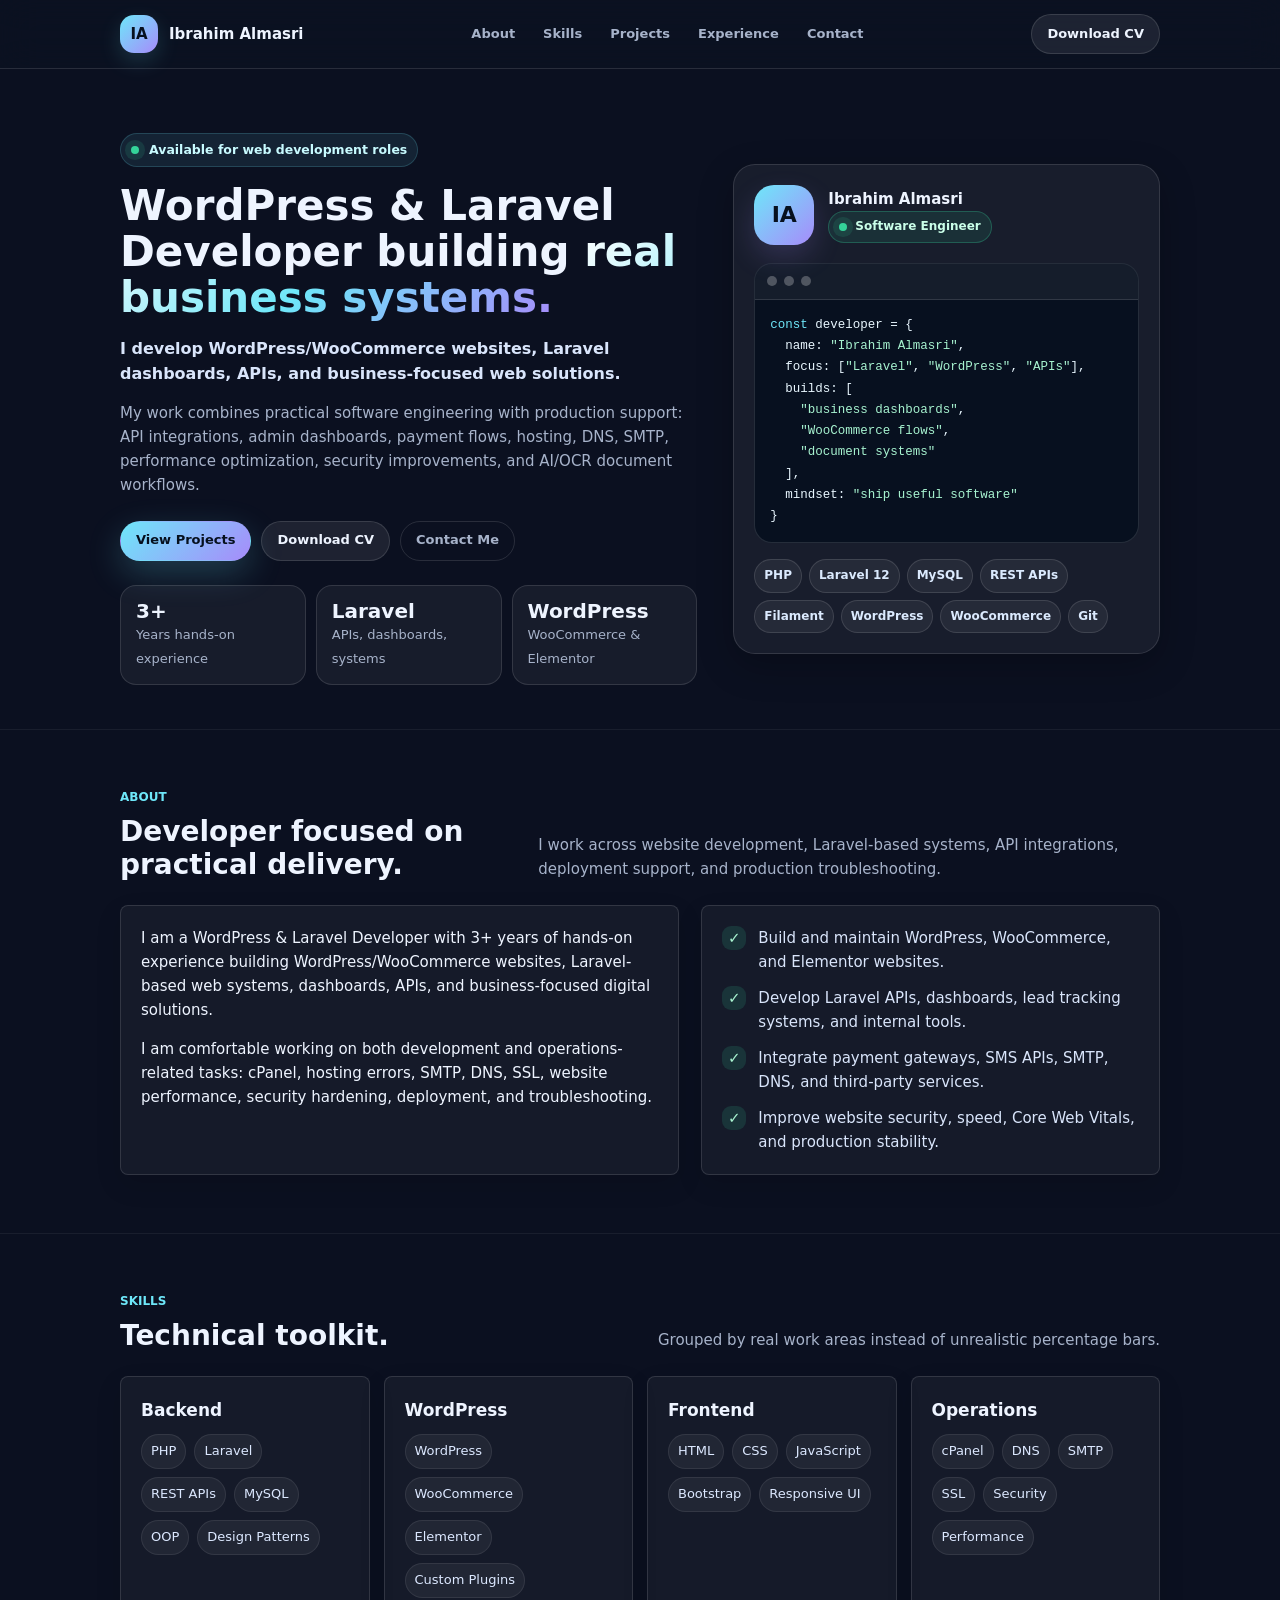
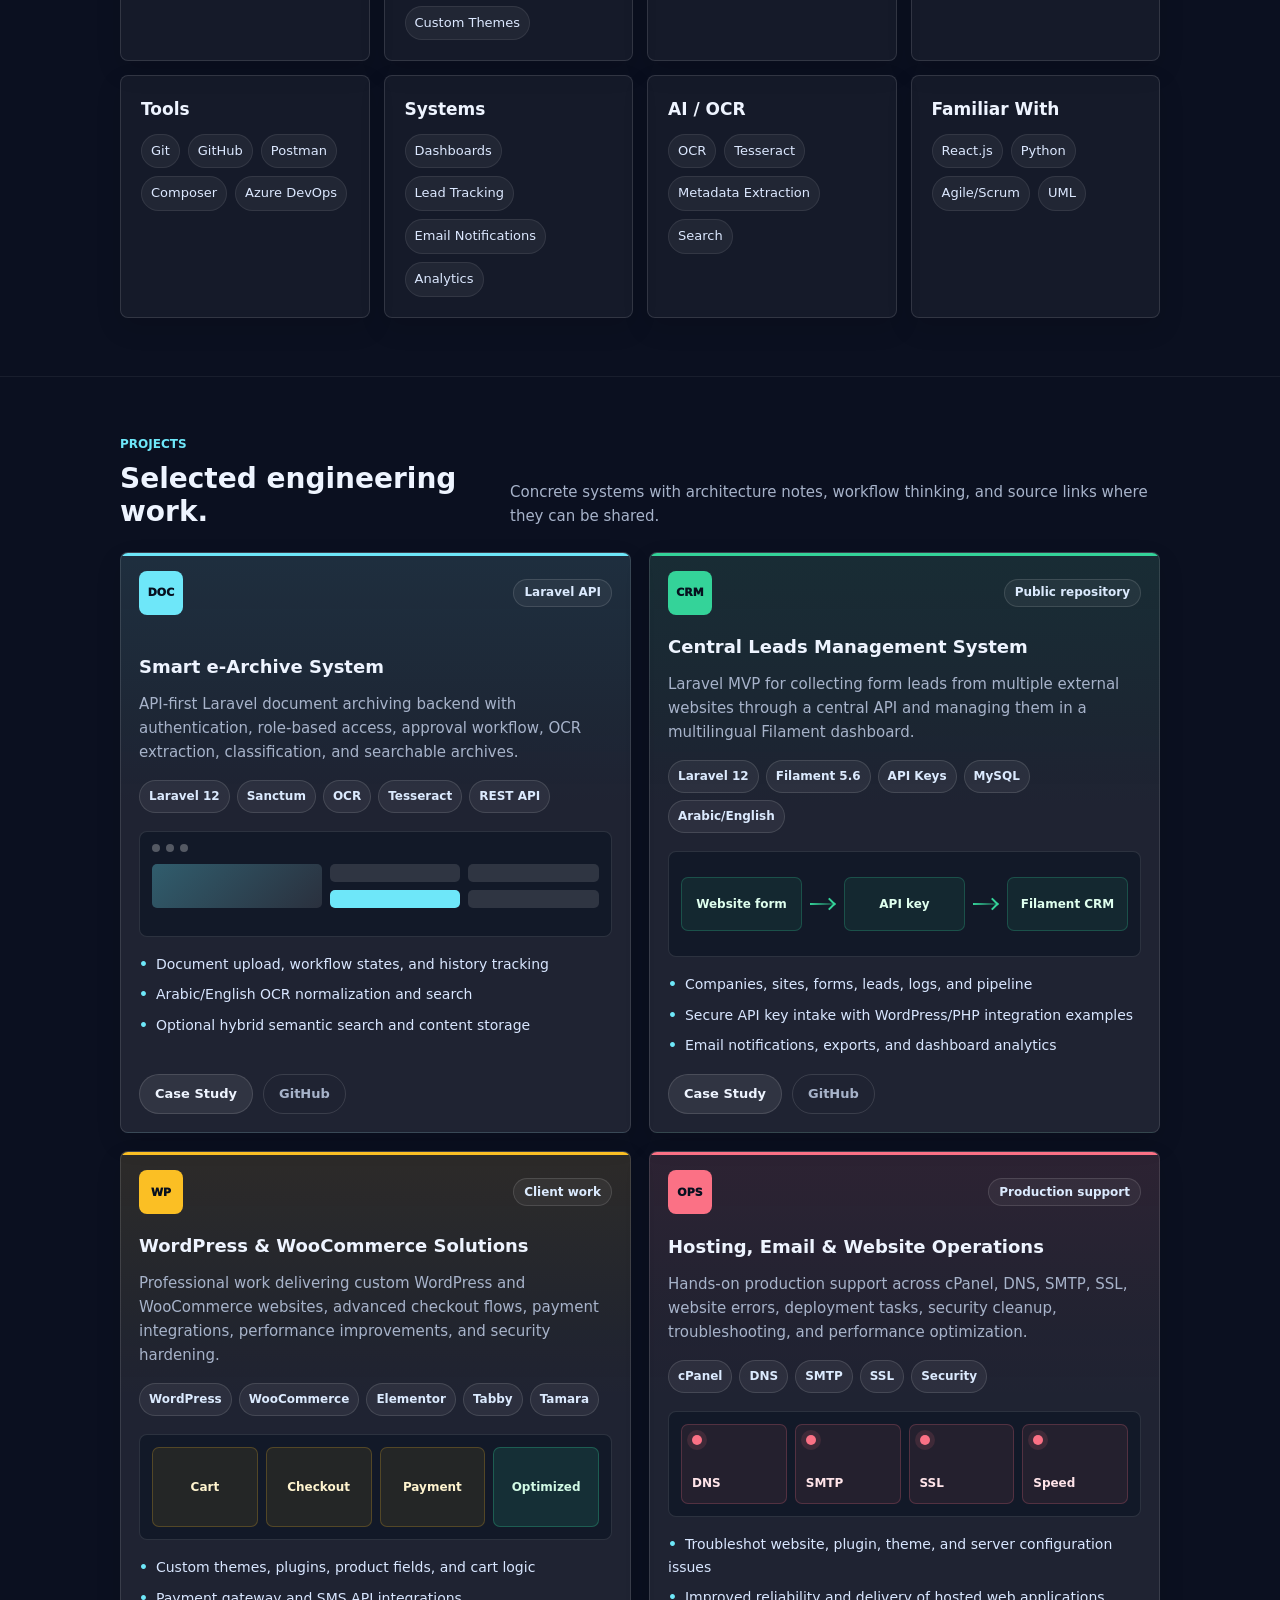
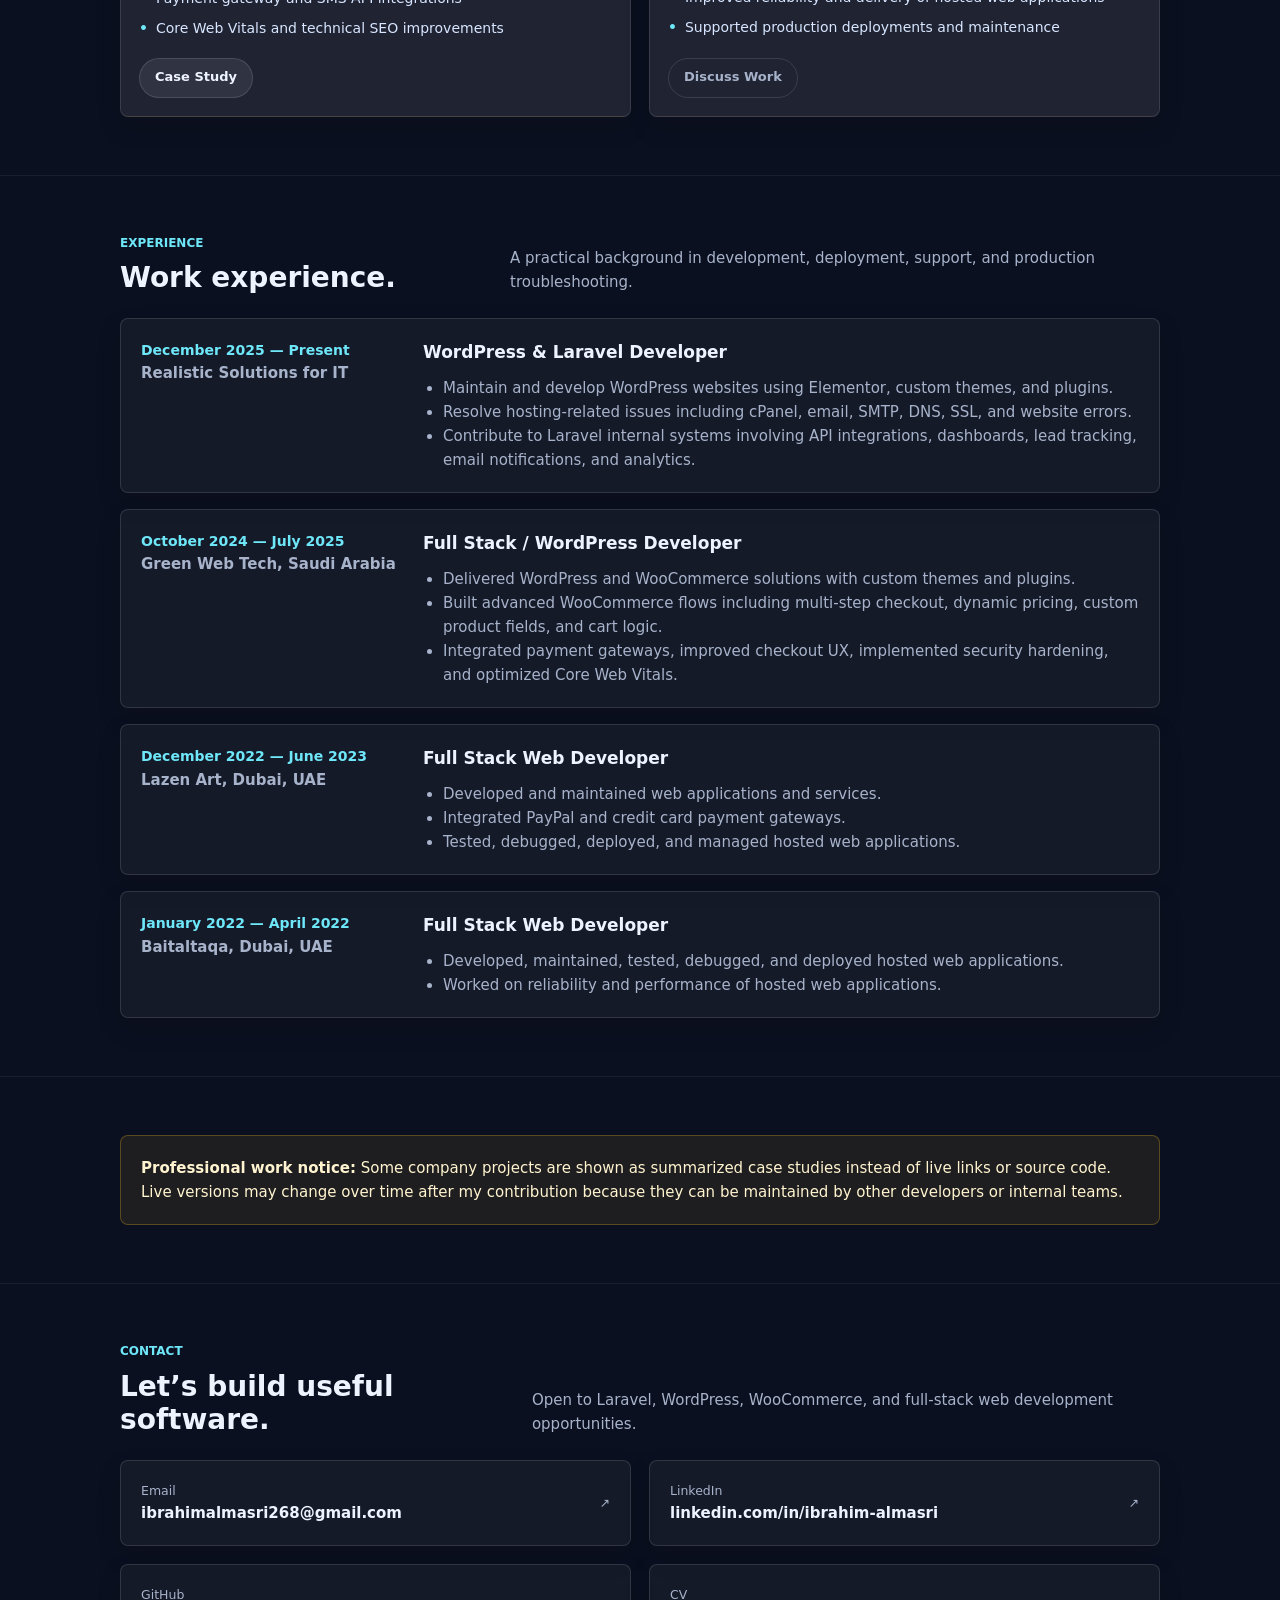
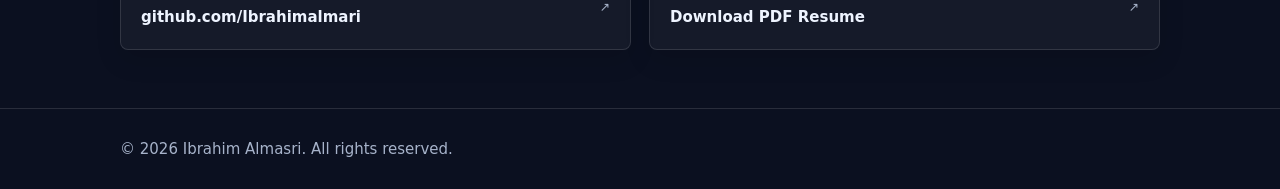
==== commit c39942e8: "update on  portfolio" ====
--- a/index.html
+++ b/index.html
@@ -137,48 +137,75 @@
             <p class="section-label">Projects</p>
             <h2>Selected engineering work.</h2>
           </div>
-          <p class="section-text">A mix of personal projects, internal systems, and professional contributions.</p>
+          <p class="section-text">Concrete systems with architecture notes, workflow thinking, and source links where they can be shared.</p>
         </div>
         <div class="projects-grid">
-          <article class="card project-card">
-            <div>
-              <div class="project-icon">📄</div>
+          <article class="card project-card project-archive">
+            <div class="project-header">
+              <div class="project-icon" aria-hidden="true">DOC</div>
+              <span class="project-type">Laravel API</span>
+            </div>
+            <div class="project-body">
               <h3>Smart e-Archive System</h3>
               <p>API-first Laravel document archiving backend with authentication, role-based access, approval workflow, OCR extraction, classification, and searchable archives.</p>
               <div class="stack-cloud"><span class="tag">Laravel 12</span><span class="tag">Sanctum</span><span class="tag">OCR</span><span class="tag">Tesseract</span><span class="tag">REST API</span></div>
+              <div class="project-snapshot archive-snapshot" aria-hidden="true">
+                <div class="snapshot-window"><span></span><span></span><span></span></div>
+                <div class="archive-preview-grid">
+                  <span class="doc-pane"></span><span></span><span></span><span class="active"></span><span></span>
+                </div>
+              </div>
               <ul class="project-points"><li>Document upload, workflow states, and history tracking</li><li>Arabic/English OCR normalization and search</li><li>Optional hybrid semantic search and content storage</li></ul>
             </div>
             <div class="project-actions"><a class="btn-secondary" href="projects/smart-archive/">Case Study</a><a class="btn-ghost" href="https://github.com/Ibrahimalmari/smart-archive" target="_blank" rel="noopener">GitHub</a></div>
           </article>
 
-          <article class="card project-card">
-            <div>
-              <div class="project-icon">📥</div>
+          <article class="card project-card project-leads">
+            <div class="project-header">
+              <div class="project-icon" aria-hidden="true">CRM</div>
+              <span class="project-type">Public repository</span>
+            </div>
+            <div class="project-body">
               <h3>Central Leads Management System</h3>
               <p>Laravel MVP for collecting form leads from multiple external websites through a central API and managing them in a multilingual Filament dashboard.</p>
               <div class="stack-cloud"><span class="tag">Laravel 12</span><span class="tag">Filament 5.6</span><span class="tag">API Keys</span><span class="tag">MySQL</span><span class="tag">Arabic/English</span></div>
+              <div class="project-snapshot leads-snapshot" aria-hidden="true">
+                <span>Website form</span><i></i><span>API key</span><i></i><span>Filament CRM</span>
+              </div>
               <ul class="project-points"><li>Companies, sites, forms, leads, logs, and pipeline</li><li>Secure API key intake with WordPress/PHP integration examples</li><li>Email notifications, exports, and dashboard analytics</li></ul>
             </div>
-            <div class="project-actions"><a class="btn-secondary" href="projects/central-leads/">Case Study</a></div>
-          </article>
-
-          <article class="card project-card">
-            <div>
-              <div class="project-icon">🛒</div>
+            <div class="project-actions"><a class="btn-secondary" href="projects/central-leads/">Case Study</a><a class="btn-ghost" href="https://github.com/Ibrahimalmari/central-leads-management-system" target="_blank" rel="noopener">GitHub</a></div>
+          </article>
+
+          <article class="card project-card project-commerce">
+            <div class="project-header">
+              <div class="project-icon" aria-hidden="true">WP</div>
+              <span class="project-type">Client work</span>
+            </div>
+            <div class="project-body">
               <h3>WordPress & WooCommerce Solutions</h3>
               <p>Professional work delivering custom WordPress and WooCommerce websites, advanced checkout flows, payment integrations, performance improvements, and security hardening.</p>
               <div class="stack-cloud"><span class="tag">WordPress</span><span class="tag">WooCommerce</span><span class="tag">Elementor</span><span class="tag">Tabby</span><span class="tag">Tamara</span></div>
+              <div class="project-snapshot commerce-snapshot" aria-hidden="true">
+                <span>Cart</span><span>Checkout</span><span>Payment</span><strong>Optimized</strong>
+              </div>
               <ul class="project-points"><li>Custom themes, plugins, product fields, and cart logic</li><li>Payment gateway and SMS API integrations</li><li>Core Web Vitals and technical SEO improvements</li></ul>
             </div>
             <div class="project-actions"><a class="btn-secondary" href="projects/wordpress-solutions/">Case Study</a></div>
           </article>
 
-          <article class="card project-card">
-            <div>
-              <div class="project-icon">⚙️</div>
+          <article class="card project-card project-ops">
+            <div class="project-header">
+              <div class="project-icon" aria-hidden="true">OPS</div>
+              <span class="project-type">Production support</span>
+            </div>
+            <div class="project-body">
               <h3>Hosting, Email & Website Operations</h3>
               <p>Hands-on production support across cPanel, DNS, SMTP, SSL, website errors, deployment tasks, security cleanup, troubleshooting, and performance optimization.</p>
               <div class="stack-cloud"><span class="tag">cPanel</span><span class="tag">DNS</span><span class="tag">SMTP</span><span class="tag">SSL</span><span class="tag">Security</span></div>
+              <div class="project-snapshot ops-snapshot" aria-hidden="true">
+                <span>DNS</span><span>SMTP</span><span>SSL</span><span>Speed</span>
+              </div>
               <ul class="project-points"><li>Troubleshot website, plugin, theme, and server configuration issues</li><li>Improved reliability and delivery of hosted web applications</li><li>Supported production deployments and maintenance</li></ul>
             </div>
             <div class="project-actions"><a class="btn-ghost" href="#contact">Discuss Work</a></div>
--- a/style.css
+++ b/style.css
@@ -12,11 +12,11 @@
   --warning:#fbbf24;
   --danger:#fb7185;
   --shadow:0 12px 36px rgba(0,0,0,.24);
-  --radius:18px;
+  --radius:8px;
   --container:1080px;
 }
 *{box-sizing:border-box}
-html{scroll-behavior:smooth}
+html{scroll-behavior:smooth;scroll-padding-top:86px}
 body{
   margin:0;
   font-family:Inter,ui-sans-serif,system-ui,-apple-system,BlinkMacSystemFont,"Segoe UI",Arial,sans-serif;
@@ -82,6 +82,7 @@
 .stack-cloud{display:flex;gap:7px;flex-wrap:wrap;margin-top:16px}
 .tag{display:inline-flex;align-items:center;border:1px solid var(--line);background:rgba(255,255,255,.06);padding:6px 9px;border-radius:999px;color:#dbeafe;font-size:12px;font-weight:750}
 .section{padding:58px 0;border-top:1px solid rgba(255,255,255,.06)}
+section[id]{scroll-margin-top:86px}
 .section-head{display:flex;justify-content:space-between;align-items:flex-end;gap:18px;margin-bottom:24px}
 .section-label{color:var(--brand);font-size:12px;font-weight:900;text-transform:uppercase;letter-spacing:0;margin:0 0 8px}
 h2{font-size:28px;line-height:1.18;margin:0;letter-spacing:0}
@@ -96,15 +97,46 @@
 .skill-card h3,.project-card h3,.timeline-card h3{margin:0 0 10px;font-size:17px}
 .skill-card ul{margin:0;padding:0;list-style:none;display:flex;gap:8px;flex-wrap:wrap}
 .skill-card li{font-size:13px;color:#dce8ff;background:rgba(255,255,255,.055);border:1px solid rgba(255,255,255,.08);padding:6px 9px;border-radius:999px}
-.projects-grid{display:grid;grid-template-columns:repeat(2,minmax(0,1fr));gap:16px}
-.project-card{position:relative;overflow:hidden;min-height:320px;display:flex;flex-direction:column;justify-content:space-between}
-.project-card:before{content:none}
+.projects-grid{display:grid;grid-template-columns:repeat(2,minmax(0,1fr));gap:18px}
+.project-card{
+  --project-accent:var(--brand);
+  --project-soft:rgba(110,231,249,.10);
+  position:relative;overflow:hidden;min-height:430px;display:flex;flex-direction:column;justify-content:space-between;padding:0;
+  background:linear-gradient(180deg,var(--project-soft),rgba(255,255,255,.04) 44%),rgba(255,255,255,.045);
+}
+.project-card:before{content:"";position:absolute;inset:0 0 auto;height:3px;background:var(--project-accent)}
+.project-archive{--project-accent:#6ee7f9;--project-soft:rgba(110,231,249,.10)}
+.project-leads{--project-accent:#34d399;--project-soft:rgba(52,211,153,.10)}
+.project-commerce{--project-accent:#fbbf24;--project-soft:rgba(251,191,36,.10)}
+.project-ops{--project-accent:#fb7185;--project-soft:rgba(251,113,133,.10)}
 .project-card>*{position:relative}
-.project-icon{width:44px;height:44px;border-radius:14px;display:grid;place-items:center;background:rgba(110,231,249,.10);border:1px solid rgba(110,231,249,.18);font-size:20px;margin-bottom:14px}
+.project-header{display:flex;align-items:center;justify-content:space-between;gap:12px;padding:18px 18px 0}
+.project-icon{width:44px;height:44px;border-radius:8px;display:grid;place-items:center;background:var(--project-accent);color:#07101f;font-size:11px;font-weight:950;letter-spacing:0}
+.project-type{display:inline-flex;align-items:center;min-height:28px;padding:0 10px;border:1px solid var(--line);border-radius:999px;background:rgba(255,255,255,.05);color:#dbeafe;font-size:12px;font-weight:800;white-space:nowrap}
+.project-body{padding:18px 18px 0}
+.project-card h3{font-size:18px}
 .project-card p{color:var(--muted);margin:0 0 16px}
+.project-card .stack-cloud{margin-top:14px}
+.project-snapshot{min-height:106px;margin-top:18px;border:1px solid rgba(255,255,255,.11);border-radius:8px;background:rgba(7,16,31,.50);padding:12px}
+.snapshot-window{display:flex;gap:6px;margin-bottom:12px}
+.snapshot-window span{width:8px;height:8px;border-radius:50%;background:rgba(255,255,255,.28)}
+.archive-preview-grid{display:grid;grid-template-columns:1.3fr 1fr 1fr;grid-auto-rows:18px;gap:8px}
+.archive-preview-grid span{border-radius:5px;background:rgba(255,255,255,.12)}
+.archive-preview-grid .doc-pane{grid-row:span 2;background:linear-gradient(135deg,rgba(110,231,249,.33),rgba(255,255,255,.10))}
+.archive-preview-grid .active{background:var(--project-accent)}
+.leads-snapshot{display:grid;grid-template-columns:minmax(0,1fr) 26px minmax(0,1fr) 26px minmax(0,1fr);align-items:center;gap:8px}
+.leads-snapshot span{display:grid;place-items:center;min-height:54px;border:1px solid rgba(52,211,153,.24);border-radius:7px;background:rgba(52,211,153,.08);color:#dfffee;font-size:12px;font-weight:850;text-align:center}
+.leads-snapshot i{display:block;height:2px;background:linear-gradient(90deg,var(--project-accent),rgba(52,211,153,.10));position:relative}
+.leads-snapshot i:after{content:"";position:absolute;right:2px;top:50%;width:7px;height:7px;border-top:2px solid var(--project-accent);border-right:2px solid var(--project-accent);transform:translateY(-50%) rotate(45deg)}
+.commerce-snapshot{display:grid;grid-template-columns:repeat(4,minmax(0,1fr));gap:8px;align-items:stretch}
+.commerce-snapshot span,.commerce-snapshot strong{display:grid;place-items:center;min-height:76px;border:1px solid rgba(251,191,36,.22);border-radius:7px;background:rgba(251,191,36,.08);color:#fff4cf;font-size:12px;font-weight:850;text-align:center}
+.commerce-snapshot strong{background:rgba(52,211,153,.12);border-color:rgba(52,211,153,.28);color:#d1fae5}
+.ops-snapshot{display:grid;grid-template-columns:repeat(4,minmax(0,1fr));gap:8px}
+.ops-snapshot span{position:relative;display:grid;place-items:end start;min-height:76px;padding:10px;border:1px solid rgba(251,113,133,.22);border-radius:7px;background:rgba(251,113,133,.08);color:#ffe4e9;font-size:12px;font-weight:850}
+.ops-snapshot span:before{content:"";position:absolute;left:10px;top:10px;width:10px;height:10px;border-radius:50%;background:var(--project-accent);box-shadow:0 0 0 5px rgba(251,113,133,.12)}
 .project-points{display:grid;gap:8px;margin:16px 0 0;padding:0;list-style:none;color:#d8e6ff;font-size:14px}
 .project-points li:before{content:"•";color:var(--brand);font-weight:900;margin-right:8px}
-.project-actions{display:flex;gap:10px;flex-wrap:wrap;margin-top:20px}
+.project-actions{display:flex;gap:10px;flex-wrap:wrap;margin-top:0;padding:18px}
 .timeline{display:grid;gap:16px}
 .timeline-card{display:grid;grid-template-columns:260px 1fr;gap:22px}
 .timeline-card .date{color:var(--brand);font-weight:850;font-size:14px}
@@ -134,5 +166,6 @@
   .nav-links.open{display:flex}.nav-links a{justify-content:center}.menu-btn{display:inline-grid;place-items:center}.nav-actions .btn-secondary{display:none}
 }
 @media (max-width:620px){
-  .container{padding:0 16px}.hero-meta,.skills-grid,.projects-grid,.mini-stat{grid-template-columns:1fr}h1{font-size:30px}.hero-subtitle{font-size:15px}h2{font-size:23px}.card{padding:18px}.nav{min-height:64px}.nav-links{top:74px}.profile-card{padding:18px}.hero-actions .btn,.hero-actions .btn-secondary,.hero-actions .btn-ghost{width:100%}.contact-card{display:block}.section{padding:46px 0}
+  .container{padding:0 16px}.hero-meta,.skills-grid,.projects-grid,.mini-stat{grid-template-columns:1fr}h1{font-size:30px}.hero-subtitle{font-size:15px}h2{font-size:23px}.card{padding:18px}.project-card{min-height:auto;padding:0}.nav{min-height:64px}.nav-links{top:74px}.profile-card{padding:18px}.hero-actions .btn,.hero-actions .btn-secondary,.hero-actions .btn-ghost{width:100%}.contact-card{display:block}.section{padding:46px 0}
+  .project-header{align-items:flex-start}.project-type{white-space:normal;text-align:right}.leads-snapshot{grid-template-columns:1fr}.leads-snapshot i{width:18px;height:18px;justify-self:center;background:none}.leads-snapshot i:before{content:"";position:absolute;left:8px;top:0;bottom:4px;width:2px;background:linear-gradient(180deg,var(--project-accent),rgba(52,211,153,.10))}.leads-snapshot i:after{right:auto;left:4px;top:auto;bottom:1px;transform:rotate(135deg)}.commerce-snapshot,.ops-snapshot{grid-template-columns:repeat(2,minmax(0,1fr))}
 }
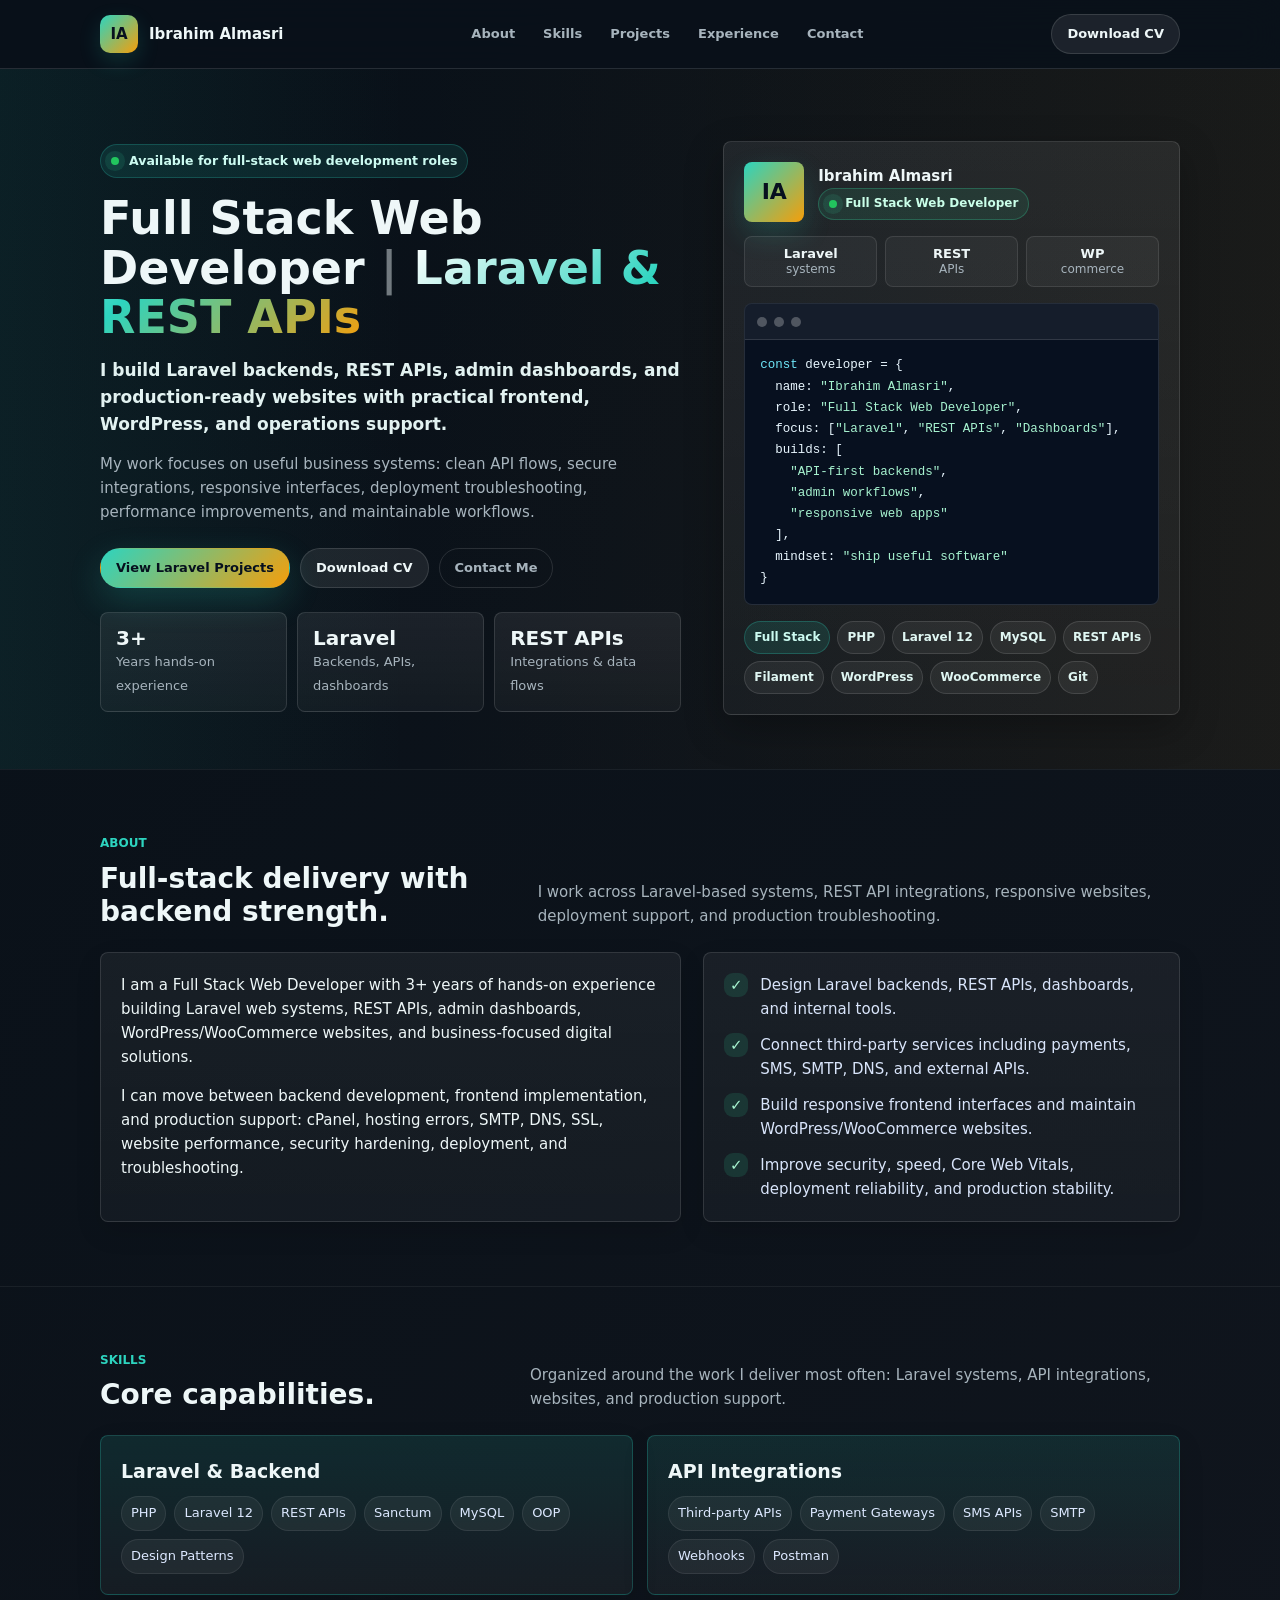
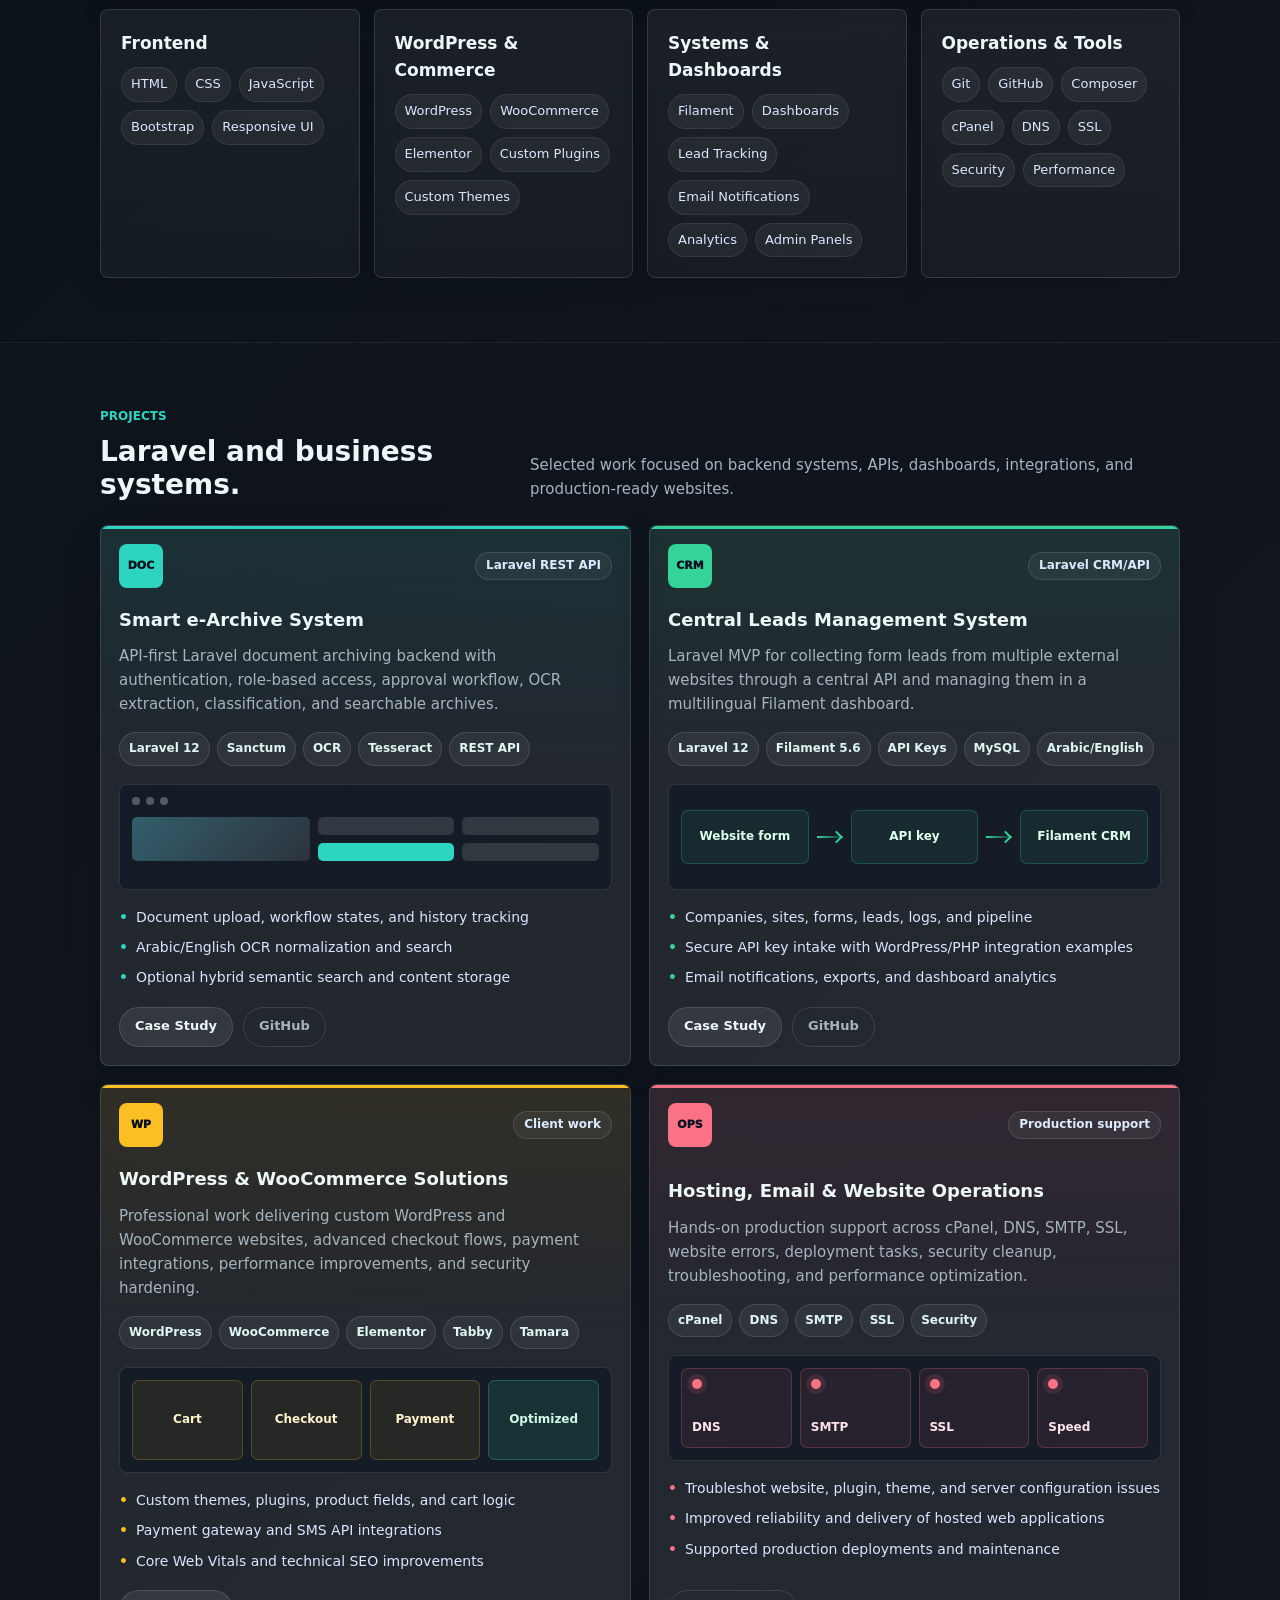
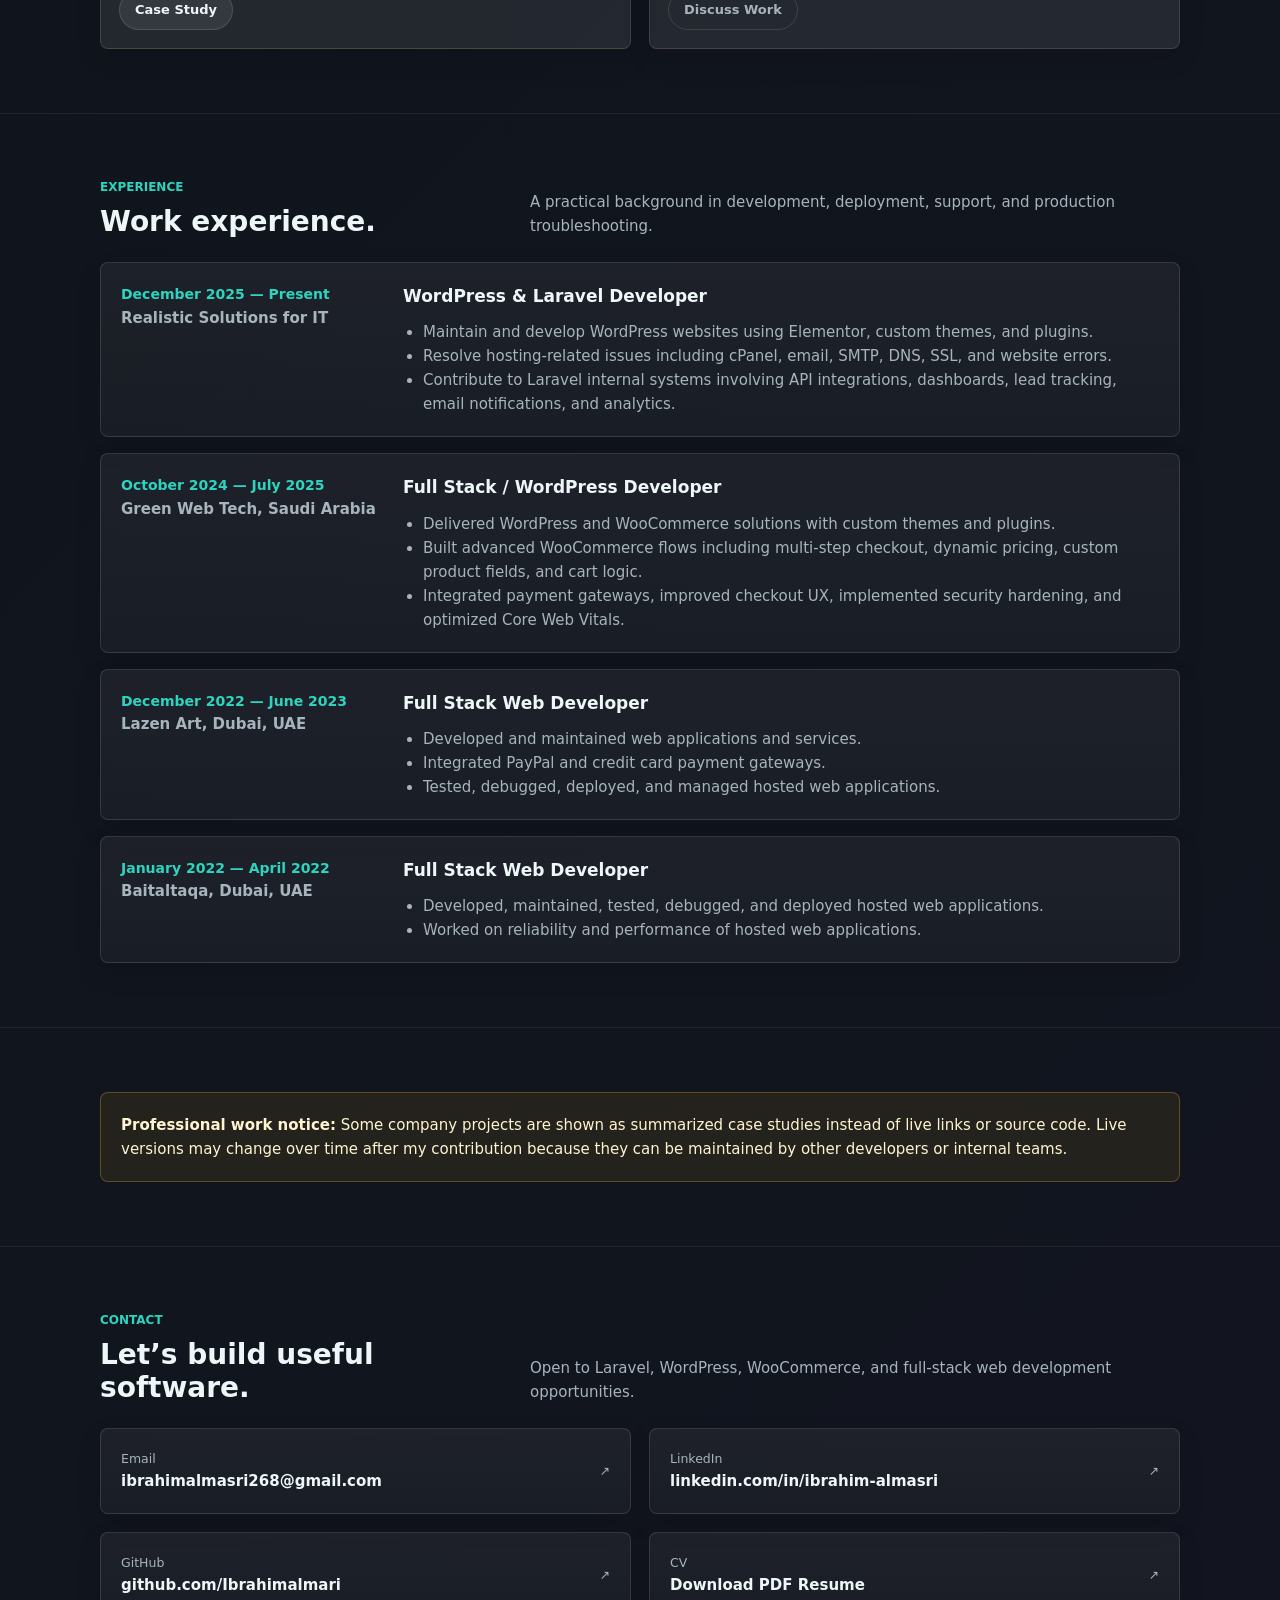
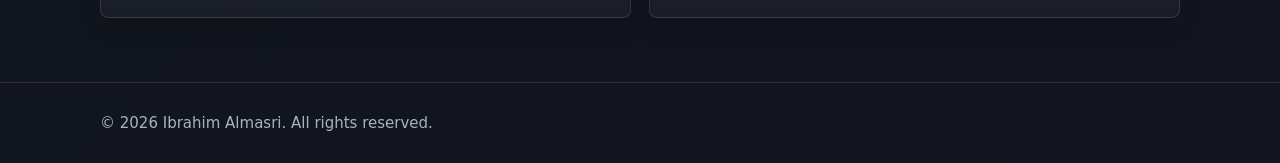
==== commit bf9e2092: "update on  portfolio" ====
--- a/index.html
+++ b/index.html
@@ -1,281 +1,409 @@
 <!doctype html>
 <html lang="en">
+
 <head>
-  <meta charset="utf-8">
-  <meta name="viewport" content="width=device-width, initial-scale=1">
-  <title>Ibrahim Almasri — WordPress & Laravel Developer</title>
-  <meta name="description" content="Portfolio of Ibrahim Almasri, WordPress and Laravel Developer building web systems, APIs, dashboards, WooCommerce solutions, and AI/OCR document workflows.">
-  <meta property="og:title" content="Ibrahim Almasri — WordPress & Laravel Developer">
-  <meta property="og:description" content="Laravel, WordPress, APIs, dashboards, WooCommerce, hosting support, performance, security, and AI/OCR document systems.">
-  <meta property="og:type" content="website">
-  <meta name="theme-color" content="#0c1222">
-  <link rel="stylesheet" href="style.css">
+    <meta charset="utf-8">
+    <meta name="viewport" content="width=device-width, initial-scale=1">
+    <title>Ibrahim Almasri | Full Stack Web Developer - Laravel & REST APIs</title>
+    <meta name="description" content="Portfolio of Ibrahim Almasri, Full Stack Web Developer specializing in Laravel, REST APIs, dashboards, WordPress/WooCommerce, integrations, and production support.">
+    <meta property="og:title" content="Ibrahim Almasri | Full Stack Web Developer - Laravel & REST APIs">
+    <meta property="og:description" content="Full-stack web development with Laravel, REST APIs, dashboards, WordPress/WooCommerce, hosting support, performance, security, and AI/OCR document systems.">
+    <meta property="og:type" content="website">
+    <meta name="theme-color" content="#09111a">
+    <link rel="stylesheet" href="style.css">
 </head>
+
 <body>
-  <a class="skip-link" href="#main">Skip to content</a>
-  <header class="site-header">
-    <div class="container nav">
-      <a class="logo" href="#home" aria-label="Ibrahim Almasri home">
-        <span class="logo-mark">IA</span>
-        <span>Ibrahim Almasri</span>
-      </a>
-      <button class="menu-btn" type="button" aria-label="Open menu" aria-expanded="false">☰</button>
-      <ul class="nav-links">
-        <li><a href="#about">About</a></li>
-        <li><a href="#skills">Skills</a></li>
-        <li><a href="#projects">Projects</a></li>
-        <li><a href="#experience">Experience</a></li>
-        <li><a href="#contact">Contact</a></li>
-      </ul>
-      <div class="nav-actions">
-        <a class="btn-secondary" href="files/IbrahimCVPlus26.pdf" target="_blank" rel="noopener">Download CV</a>
-      </div>
-    </div>
-  </header>
-
-  <main id="main">
-    <section class="hero" id="home">
-      <div class="container hero-grid">
-        <div>
-          <span class="eyebrow"><span class="dot"></span>Available for web development roles</span>
-          <h1>WordPress & Laravel Developer building <span class="gradient-text">real business systems.</span></h1>
-          <p class="hero-subtitle">I develop WordPress/WooCommerce websites, Laravel dashboards, APIs, and business-focused web solutions.</p>
-          <p class="hero-copy">My work combines practical software engineering with production support: API integrations, admin dashboards, payment flows, hosting, DNS, SMTP, performance optimization, security improvements, and AI/OCR document workflows.</p>
-          <div class="hero-actions">
-            <a class="btn" href="#projects">View Projects</a>
-            <a class="btn-secondary" href="files/IbrahimCVPlus26.pdf" target="_blank" rel="noopener">Download CV</a>
-            <a class="btn-ghost" href="mailto:ibrahimalmasri268@gmail.com">Contact Me</a>
-          </div>
-          <div class="hero-meta" aria-label="Professional highlights">
-            <div class="meta-card"><strong>3+</strong><span>Years hands-on experience</span></div>
-            <div class="meta-card"><strong>Laravel</strong><span>APIs, dashboards, systems</span></div>
-            <div class="meta-card"><strong>WordPress</strong><span>WooCommerce & Elementor</span></div>
-          </div>
+    <a class="skip-link" href="#main">Skip to content</a>
+    <header class="site-header">
+        <div class="container nav">
+            <a class="logo" href="#home" aria-label="Ibrahim Almasri home">
+                <span class="logo-mark">IA</span>
+                <span>Ibrahim Almasri</span>
+            </a>
+            <button class="menu-btn" type="button" aria-label="Open menu" aria-expanded="false">☰</button>
+            <ul class="nav-links">
+                <li><a href="#about">About</a></li>
+                <li><a href="#skills">Skills</a></li>
+                <li><a href="#projects">Projects</a></li>
+                <li><a href="#experience">Experience</a></li>
+                <li><a href="#contact">Contact</a></li>
+            </ul>
+            <div class="nav-actions">
+                <a class="btn-secondary" href="files/IbrahimCVPlus26.pdf" target="_blank" rel="noopener">Download CV</a>
+            </div>
         </div>
-        <div class="hero-visual" aria-hidden="true">
-          <div class="profile-card">
-            <div class="profile-top">
-              <div class="avatar">IA</div>
-              <div>
-                <strong>Ibrahim Almasri</strong><br>
-                <span class="status-pill"><span class="dot"></span>Software Engineer</span>
-              </div>
-            </div>
-            <div class="code-window">
-              <div class="window-bar"><span class="circle"></span><span class="circle"></span><span class="circle"></span></div>
-<pre><span class="k">const</span> developer = {
+    </header>
+
+    <main id="main">
+        <section class="hero" id="home">
+            <div class="container hero-grid">
+                <div>
+                    <span class="eyebrow"><span class="dot"></span>Available for full-stack web development roles</span>
+                    <h1>Full Stack Web Developer <span class="role-divider">|</span> <span class="gradient-text">Laravel & REST APIs</span></h1>
+                    <p class="hero-subtitle">I build Laravel backends, REST APIs, admin dashboards, and production-ready websites with practical frontend, WordPress, and operations support.</p>
+                    <p class="hero-copy">My work focuses on useful business systems: clean API flows, secure integrations, responsive interfaces, deployment troubleshooting, performance improvements, and maintainable workflows.</p>
+                    <div class="hero-actions">
+                        <a class="btn" href="#projects">View Laravel Projects</a>
+                        <a class="btn-secondary" href="files/IbrahimCVPlus26.pdf" target="_blank" rel="noopener">Download CV</a>
+                        <a class="btn-ghost" href="mailto:ibrahimalmasri268@gmail.com">Contact Me</a>
+                    </div>
+                    <div class="hero-meta" aria-label="Professional highlights">
+                        <div class="meta-card"><strong>3+</strong><span>Years hands-on experience</span></div>
+                        <div class="meta-card"><strong>Laravel</strong><span>Backends, APIs, dashboards</span></div>
+                        <div class="meta-card"><strong>REST APIs</strong><span>Integrations & data flows</span></div>
+                    </div>
+                </div>
+                <div class="hero-visual" aria-hidden="true">
+                    <div class="profile-card">
+                        <div class="profile-top">
+                            <div class="avatar">IA</div>
+                            <div>
+                                <strong>Ibrahim Almasri</strong><br>
+                                <span class="status-pill"><span class="dot"></span>Full Stack Web Developer</span>
+                            </div>
+                        </div>
+                        <div class="profile-stats">
+                            <span><strong>Laravel</strong> systems</span>
+                            <span><strong>REST</strong> APIs</span>
+                            <span><strong>WP</strong> commerce</span>
+                        </div>
+                        <div class="code-window">
+                            <div class="window-bar"><span class="circle"></span><span class="circle"></span><span class="circle"></span></div>
+                            <pre><span class="k">const</span> developer = {
   name: <span class="s">"Ibrahim Almasri"</span>,
-  focus: [<span class="s">"Laravel"</span>, <span class="s">"WordPress"</span>, <span class="s">"APIs"</span>],
+  role: <span class="s">"Full Stack Web Developer"</span>,
+  focus: [<span class="s">"Laravel"</span>, <span class="s">"REST APIs"</span>, <span class="s">"Dashboards"</span>],
   builds: [
-    <span class="s">"business dashboards"</span>,
-    <span class="s">"WooCommerce flows"</span>,
-    <span class="s">"document systems"</span>
+    <span class="s">"API-first backends"</span>,
+    <span class="s">"admin workflows"</span>,
+    <span class="s">"responsive web apps"</span>
   ],
   mindset: <span class="s">"ship useful software"</span>
 }</pre>
-            </div>
-            <div class="stack-cloud">
-              <span class="tag">PHP</span><span class="tag">Laravel 12</span><span class="tag">MySQL</span><span class="tag">REST APIs</span><span class="tag">Filament</span><span class="tag">WordPress</span><span class="tag">WooCommerce</span><span class="tag">Git</span>
-            </div>
-          </div>
+                        </div>
+                        <div class="stack-cloud">
+                            <span class="tag strong-tag">Full Stack</span><span class="tag">PHP</span><span class="tag">Laravel 12</span><span class="tag">MySQL</span><span class="tag">REST APIs</span><span class="tag">Filament</span><span class="tag">WordPress</span><span class="tag">WooCommerce</span><span class="tag">Git</span>
+                        </div>
+                    </div>
+                </div>
+            </div>
+        </section>
+
+        <section class="section" id="about">
+            <div class="container">
+                <div class="section-head">
+                    <div>
+                        <p class="section-label">About</p>
+                        <h2>Full-stack delivery with backend strength.</h2>
+                    </div>
+                    <p class="section-text">I work across Laravel-based systems, REST API integrations, responsive websites, deployment support, and production troubleshooting.</p>
+                </div>
+                <div class="about-grid">
+                    <div class="card">
+                        <p>I am a Full Stack Web Developer with 3+ years of hands-on experience building Laravel web systems, REST APIs, admin dashboards, WordPress/WooCommerce websites, and business-focused digital solutions.</p>
+                        <p>I can move between backend development, frontend implementation, and production support: cPanel, hosting errors, SMTP, DNS, SSL, website performance, security hardening, deployment, and troubleshooting.</p>
+                    </div>
+                    <div class="card">
+                        <ul class="highlight-list">
+                            <li><span class="check">✓</span><span>Design Laravel backends, REST APIs, dashboards, and internal tools.</span></li>
+                            <li><span class="check">✓</span><span>Connect third-party services including payments, SMS, SMTP, DNS, and external APIs.</span></li>
+                            <li><span class="check">✓</span><span>Build responsive frontend interfaces and maintain WordPress/WooCommerce websites.</span></li>
+                            <li><span class="check">✓</span><span>Improve security, speed, Core Web Vitals, deployment reliability, and production stability.</span></li>
+                        </ul>
+                    </div>
+                </div>
+            </div>
+        </section>
+
+        <section class="section" id="skills">
+            <div class="container">
+                <div class="section-head">
+                    <div>
+                        <p class="section-label">Skills</p>
+                        <h2>Core capabilities.</h2>
+                    </div>
+                    <p class="section-text">Organized around the work I deliver most often: Laravel systems, API integrations, websites, and production support.</p>
+                </div>
+                <div class="skills-grid">
+                    <div class="card skill-card featured-skill">
+                        <h3>Laravel & Backend</h3>
+                        <ul>
+                            <li>PHP</li>
+                            <li>Laravel 12</li>
+                            <li>REST APIs</li>
+                            <li>Sanctum</li>
+                            <li>MySQL</li>
+                            <li>OOP</li>
+                            <li>Design Patterns</li>
+                        </ul>
+                    </div>
+                    <div class="card skill-card featured-skill">
+                        <h3>API Integrations</h3>
+                        <ul>
+                            <li>Third-party APIs</li>
+                            <li>Payment Gateways</li>
+                            <li>SMS APIs</li>
+                            <li>SMTP</li>
+                            <li>Webhooks</li>
+                            <li>Postman</li>
+                        </ul>
+                    </div>
+                    <div class="card skill-card">
+                        <h3>Frontend</h3>
+                        <ul>
+                            <li>HTML</li>
+                            <li>CSS</li>
+                            <li>JavaScript</li>
+                            <li>Bootstrap</li>
+                            <li>Responsive UI</li>
+                        </ul>
+                    </div>
+                    <div class="card skill-card">
+                        <h3>WordPress & Commerce</h3>
+                        <ul>
+                            <li>WordPress</li>
+                            <li>WooCommerce</li>
+                            <li>Elementor</li>
+                            <li>Custom Plugins</li>
+                            <li>Custom Themes</li>
+                        </ul>
+                    </div>
+                    <div class="card skill-card">
+                        <h3>Systems & Dashboards</h3>
+                        <ul>
+                            <li>Filament</li>
+                            <li>Dashboards</li>
+                            <li>Lead Tracking</li>
+                            <li>Email Notifications</li>
+                            <li>Analytics</li>
+                            <li>Admin Panels</li>
+                        </ul>
+                    </div>
+                    <div class="card skill-card">
+                        <h3>Operations & Tools</h3>
+                        <ul>
+                            <li>Git</li>
+                            <li>GitHub</li>
+                            <li>Composer</li>
+                            <li>cPanel</li>
+                            <li>DNS</li>
+                            <li>SSL</li>
+                            <li>Security</li>
+                            <li>Performance</li>
+                        </ul>
+                    </div>
+                </div>
+            </div>
+        </section>
+
+        <section class="section" id="projects">
+            <div class="container">
+                <div class="section-head">
+                    <div>
+                        <p class="section-label">Projects</p>
+                        <h2>Laravel and business systems.</h2>
+                    </div>
+                    <p class="section-text">Selected work focused on backend systems, APIs, dashboards, integrations, and production-ready websites.</p>
+                </div>
+                <div class="projects-grid">
+                    <article class="card project-card featured-project project-archive">
+                        <div class="project-header">
+                            <div class="project-icon" aria-hidden="true">DOC</div>
+                            <span class="project-type">Laravel REST API</span>
+                        </div>
+                        <div class="project-body">
+                            <h3>Smart e-Archive System</h3>
+                            <p>API-first Laravel document archiving backend with authentication, role-based access, approval workflow, OCR extraction, classification, and searchable archives.</p>
+                            <div class="stack-cloud"><span class="tag">Laravel 12</span><span class="tag">Sanctum</span><span class="tag">OCR</span><span class="tag">Tesseract</span><span class="tag">REST API</span></div>
+                            <div class="project-snapshot archive-snapshot" aria-hidden="true">
+                                <div class="snapshot-window"><span></span><span></span><span></span></div>
+                                <div class="archive-preview-grid">
+                                    <span class="doc-pane"></span><span></span><span></span><span class="active"></span><span></span>
+                                </div>
+                            </div>
+                            <ul class="project-points">
+                                <li>Document upload, workflow states, and history tracking</li>
+                                <li>Arabic/English OCR normalization and search</li>
+                                <li>Optional hybrid semantic search and content storage</li>
+                            </ul>
+                        </div>
+                        <div class="project-actions"><a class="btn-secondary" href="projects/smart-archive/">Case Study</a><a class="btn-ghost" href="https://github.com/Ibrahimalmari/smart-archive" target="_blank" rel="noopener">GitHub</a></div>
+                    </article>
+
+                    <article class="card project-card featured-project project-leads">
+                        <div class="project-header">
+                            <div class="project-icon" aria-hidden="true">CRM</div>
+                            <span class="project-type">Laravel CRM/API</span>
+                        </div>
+                        <div class="project-body">
+                            <h3>Central Leads Management System</h3>
+                            <p>Laravel MVP for collecting form leads from multiple external websites through a central API and managing them in a multilingual Filament dashboard.</p>
+                            <div class="stack-cloud"><span class="tag">Laravel 12</span><span class="tag">Filament 5.6</span><span class="tag">API Keys</span><span class="tag">MySQL</span><span class="tag">Arabic/English</span></div>
+                            <div class="project-snapshot leads-snapshot" aria-hidden="true">
+                                <span>Website form</span><i></i><span>API key</span><i></i><span>Filament CRM</span>
+                            </div>
+                            <ul class="project-points">
+                                <li>Companies, sites, forms, leads, logs, and pipeline</li>
+                                <li>Secure API key intake with WordPress/PHP integration examples</li>
+                                <li>Email notifications, exports, and dashboard analytics</li>
+                            </ul>
+                        </div>
+                        <div class="project-actions"><a class="btn-secondary" href="projects/central-leads/">Case Study</a><a class="btn-ghost" href="https://github.com/Ibrahimalmari/central-leads-management-system" target="_blank" rel="noopener">GitHub</a></div>
+                    </article>
+
+                    <article class="card project-card project-commerce">
+                        <div class="project-header">
+                            <div class="project-icon" aria-hidden="true">WP</div>
+                            <span class="project-type">Client work</span>
+                        </div>
+                        <div class="project-body">
+                            <h3>WordPress & WooCommerce Solutions</h3>
+                            <p>Professional work delivering custom WordPress and WooCommerce websites, advanced checkout flows, payment integrations, performance improvements, and security hardening.</p>
+                            <div class="stack-cloud"><span class="tag">WordPress</span><span class="tag">WooCommerce</span><span class="tag">Elementor</span><span class="tag">Tabby</span><span class="tag">Tamara</span></div>
+                            <div class="project-snapshot commerce-snapshot" aria-hidden="true">
+                                <span>Cart</span><span>Checkout</span><span>Payment</span><strong>Optimized</strong>
+                            </div>
+                            <ul class="project-points">
+                                <li>Custom themes, plugins, product fields, and cart logic</li>
+                                <li>Payment gateway and SMS API integrations</li>
+                                <li>Core Web Vitals and technical SEO improvements</li>
+                            </ul>
+                        </div>
+                        <div class="project-actions"><a class="btn-secondary" href="projects/wordpress-solutions/">Case Study</a></div>
+                    </article>
+
+                    <article class="card project-card project-ops">
+                        <div class="project-header">
+                            <div class="project-icon" aria-hidden="true">OPS</div>
+                            <span class="project-type">Production support</span>
+                        </div>
+                        <div class="project-body">
+                            <h3>Hosting, Email & Website Operations</h3>
+                            <p>Hands-on production support across cPanel, DNS, SMTP, SSL, website errors, deployment tasks, security cleanup, troubleshooting, and performance optimization.</p>
+                            <div class="stack-cloud"><span class="tag">cPanel</span><span class="tag">DNS</span><span class="tag">SMTP</span><span class="tag">SSL</span><span class="tag">Security</span></div>
+                            <div class="project-snapshot ops-snapshot" aria-hidden="true">
+                                <span>DNS</span><span>SMTP</span><span>SSL</span><span>Speed</span>
+                            </div>
+                            <ul class="project-points">
+                                <li>Troubleshot website, plugin, theme, and server configuration issues</li>
+                                <li>Improved reliability and delivery of hosted web applications</li>
+                                <li>Supported production deployments and maintenance</li>
+                            </ul>
+                        </div>
+                        <div class="project-actions"><a class="btn-ghost" href="#contact">Discuss Work</a></div>
+                    </article>
+                </div>
+            </div>
+        </section>
+
+        <section class="section" id="experience">
+            <div class="container">
+                <div class="section-head">
+                    <div>
+                        <p class="section-label">Experience</p>
+                        <h2>Work experience.</h2>
+                    </div>
+                    <p class="section-text">A practical background in development, deployment, support, and production troubleshooting.</p>
+                </div>
+                <div class="timeline">
+                    <article class="card timeline-card">
+                        <div>
+                            <div class="date">December 2025 — Present</div>
+                            <div class="company">Realistic Solutions for IT</div>
+                        </div>
+                        <div>
+                            <h3>WordPress & Laravel Developer</h3>
+                            <ul>
+                                <li>Maintain and develop WordPress websites using Elementor, custom themes, and plugins.</li>
+                                <li>Resolve hosting-related issues including cPanel, email, SMTP, DNS, SSL, and website errors.</li>
+                                <li>Contribute to Laravel internal systems involving API integrations, dashboards, lead tracking, email notifications, and analytics.</li>
+                            </ul>
+                        </div>
+                    </article>
+                    <article class="card timeline-card">
+                        <div>
+                            <div class="date">October 2024 — July 2025</div>
+                            <div class="company">Green Web Tech, Saudi Arabia</div>
+                        </div>
+                        <div>
+                            <h3>Full Stack / WordPress Developer</h3>
+                            <ul>
+                                <li>Delivered WordPress and WooCommerce solutions with custom themes and plugins.</li>
+                                <li>Built advanced WooCommerce flows including multi-step checkout, dynamic pricing, custom product fields, and cart logic.</li>
+                                <li>Integrated payment gateways, improved checkout UX, implemented security hardening, and optimized Core Web Vitals.</li>
+                            </ul>
+                        </div>
+                    </article>
+                    <article class="card timeline-card">
+                        <div>
+                            <div class="date">December 2022 — June 2023</div>
+                            <div class="company">Lazen Art, Dubai, UAE</div>
+                        </div>
+                        <div>
+                            <h3>Full Stack Web Developer</h3>
+                            <ul>
+                                <li>Developed and maintained web applications and services.</li>
+                                <li>Integrated PayPal and credit card payment gateways.</li>
+                                <li>Tested, debugged, deployed, and managed hosted web applications.</li>
+                            </ul>
+                        </div>
+                    </article>
+                    <article class="card timeline-card">
+                        <div>
+                            <div class="date">January 2022 — April 2022</div>
+                            <div class="company">Baitaltaqa, Dubai, UAE</div>
+                        </div>
+                        <div>
+                            <h3>Full Stack Web Developer</h3>
+                            <ul>
+                                <li>Developed, maintained, tested, debugged, and deployed hosted web applications.</li>
+                                <li>Worked on reliability and performance of hosted web applications.</li>
+                            </ul>
+                        </div>
+                    </article>
+                </div>
+            </div>
+        </section>
+
+        <section class="section">
+            <div class="container">
+                <div class="notice">
+                    <strong>Professional work notice:</strong> Some company projects are shown as summarized case studies instead of live links or source code. Live versions may change over time after my contribution because they can be maintained by
+                    other developers or internal teams.
+                </div>
+            </div>
+        </section>
+
+        <section class="section" id="contact">
+            <div class="container">
+                <div class="section-head">
+                    <div>
+                        <p class="section-label">Contact</p>
+                        <h2>Let’s build useful software.</h2>
+                    </div>
+                    <p class="section-text">Open to Laravel, WordPress, WooCommerce, and full-stack web development opportunities.</p>
+                </div>
+                <div class="contact-grid">
+                    <a class="card contact-card" href="mailto:ibrahimalmasri268@gmail.com">
+                        <div><span>Email</span><strong>ibrahimalmasri268@gmail.com</strong></div><span>↗</span></a>
+                    <a class="card contact-card" href="https://www.linkedin.com/in/ibrahim-almasri-b02807230/" target="_blank" rel="noopener">
+                        <div><span>LinkedIn</span><strong>linkedin.com/in/ibrahim-almasri</strong></div><span>↗</span></a>
+                    <a class="card contact-card" href="https://github.com/Ibrahimalmari" target="_blank" rel="noopener">
+                        <div><span>GitHub</span><strong>github.com/Ibrahimalmari</strong></div><span>↗</span></a>
+                    <a class="card contact-card" href="files/IbrahimCVPlus26.pdf" target="_blank" rel="noopener">
+                        <div><span>CV</span><strong>Download PDF Resume</strong></div><span>↗</span></a>
+                </div>
+            </div>
+        </section>
+    </main>
+
+    <footer class="footer">
+        <div class="container">
+            <span>© <span data-year></span> Ibrahim Almasri. All rights reserved.</span>
         </div>
-      </div>
-    </section>
-
-    <section class="section" id="about">
-      <div class="container">
-        <div class="section-head">
-          <div>
-            <p class="section-label">About</p>
-            <h2>Developer focused on practical delivery.</h2>
-          </div>
-          <p class="section-text">I work across website development, Laravel-based systems, API integrations, deployment support, and production troubleshooting.</p>
-        </div>
-        <div class="about-grid">
-          <div class="card">
-            <p>I am a WordPress & Laravel Developer with 3+ years of hands-on experience building WordPress/WooCommerce websites, Laravel-based web systems, dashboards, APIs, and business-focused digital solutions.</p>
-            <p>I am comfortable working on both development and operations-related tasks: cPanel, hosting errors, SMTP, DNS, SSL, website performance, security hardening, deployment, and troubleshooting.</p>
-          </div>
-          <div class="card">
-            <ul class="highlight-list">
-              <li><span class="check">✓</span><span>Build and maintain WordPress, WooCommerce, and Elementor websites.</span></li>
-              <li><span class="check">✓</span><span>Develop Laravel APIs, dashboards, lead tracking systems, and internal tools.</span></li>
-              <li><span class="check">✓</span><span>Integrate payment gateways, SMS APIs, SMTP, DNS, and third-party services.</span></li>
-              <li><span class="check">✓</span><span>Improve website security, speed, Core Web Vitals, and production stability.</span></li>
-            </ul>
-          </div>
-        </div>
-      </div>
-    </section>
-
-    <section class="section" id="skills">
-      <div class="container">
-        <div class="section-head">
-          <div>
-            <p class="section-label">Skills</p>
-            <h2>Technical toolkit.</h2>
-          </div>
-          <p class="section-text">Grouped by real work areas instead of unrealistic percentage bars.</p>
-        </div>
-        <div class="skills-grid">
-          <div class="card skill-card"><h3>Backend</h3><ul><li>PHP</li><li>Laravel</li><li>REST APIs</li><li>MySQL</li><li>OOP</li><li>Design Patterns</li></ul></div>
-          <div class="card skill-card"><h3>WordPress</h3><ul><li>WordPress</li><li>WooCommerce</li><li>Elementor</li><li>Custom Plugins</li><li>Custom Themes</li></ul></div>
-          <div class="card skill-card"><h3>Frontend</h3><ul><li>HTML</li><li>CSS</li><li>JavaScript</li><li>Bootstrap</li><li>Responsive UI</li></ul></div>
-          <div class="card skill-card"><h3>Operations</h3><ul><li>cPanel</li><li>DNS</li><li>SMTP</li><li>SSL</li><li>Security</li><li>Performance</li></ul></div>
-          <div class="card skill-card"><h3>Tools</h3><ul><li>Git</li><li>GitHub</li><li>Postman</li><li>Composer</li><li>Azure DevOps</li></ul></div>
-          <div class="card skill-card"><h3>Systems</h3><ul><li>Dashboards</li><li>Lead Tracking</li><li>Email Notifications</li><li>Analytics</li></ul></div>
-          <div class="card skill-card"><h3>AI / OCR</h3><ul><li>OCR</li><li>Tesseract</li><li>Metadata Extraction</li><li>Search</li></ul></div>
-          <div class="card skill-card"><h3>Familiar With</h3><ul><li>React.js</li><li>Python</li><li>Agile/Scrum</li><li>UML</li></ul></div>
-        </div>
-      </div>
-    </section>
-
-    <section class="section" id="projects">
-      <div class="container">
-        <div class="section-head">
-          <div>
-            <p class="section-label">Projects</p>
-            <h2>Selected engineering work.</h2>
-          </div>
-          <p class="section-text">Concrete systems with architecture notes, workflow thinking, and source links where they can be shared.</p>
-        </div>
-        <div class="projects-grid">
-          <article class="card project-card project-archive">
-            <div class="project-header">
-              <div class="project-icon" aria-hidden="true">DOC</div>
-              <span class="project-type">Laravel API</span>
-            </div>
-            <div class="project-body">
-              <h3>Smart e-Archive System</h3>
-              <p>API-first Laravel document archiving backend with authentication, role-based access, approval workflow, OCR extraction, classification, and searchable archives.</p>
-              <div class="stack-cloud"><span class="tag">Laravel 12</span><span class="tag">Sanctum</span><span class="tag">OCR</span><span class="tag">Tesseract</span><span class="tag">REST API</span></div>
-              <div class="project-snapshot archive-snapshot" aria-hidden="true">
-                <div class="snapshot-window"><span></span><span></span><span></span></div>
-                <div class="archive-preview-grid">
-                  <span class="doc-pane"></span><span></span><span></span><span class="active"></span><span></span>
-                </div>
-              </div>
-              <ul class="project-points"><li>Document upload, workflow states, and history tracking</li><li>Arabic/English OCR normalization and search</li><li>Optional hybrid semantic search and content storage</li></ul>
-            </div>
-            <div class="project-actions"><a class="btn-secondary" href="projects/smart-archive/">Case Study</a><a class="btn-ghost" href="https://github.com/Ibrahimalmari/smart-archive" target="_blank" rel="noopener">GitHub</a></div>
-          </article>
-
-          <article class="card project-card project-leads">
-            <div class="project-header">
-              <div class="project-icon" aria-hidden="true">CRM</div>
-              <span class="project-type">Public repository</span>
-            </div>
-            <div class="project-body">
-              <h3>Central Leads Management System</h3>
-              <p>Laravel MVP for collecting form leads from multiple external websites through a central API and managing them in a multilingual Filament dashboard.</p>
-              <div class="stack-cloud"><span class="tag">Laravel 12</span><span class="tag">Filament 5.6</span><span class="tag">API Keys</span><span class="tag">MySQL</span><span class="tag">Arabic/English</span></div>
-              <div class="project-snapshot leads-snapshot" aria-hidden="true">
-                <span>Website form</span><i></i><span>API key</span><i></i><span>Filament CRM</span>
-              </div>
-              <ul class="project-points"><li>Companies, sites, forms, leads, logs, and pipeline</li><li>Secure API key intake with WordPress/PHP integration examples</li><li>Email notifications, exports, and dashboard analytics</li></ul>
-            </div>
-            <div class="project-actions"><a class="btn-secondary" href="projects/central-leads/">Case Study</a><a class="btn-ghost" href="https://github.com/Ibrahimalmari/central-leads-management-system" target="_blank" rel="noopener">GitHub</a></div>
-          </article>
-
-          <article class="card project-card project-commerce">
-            <div class="project-header">
-              <div class="project-icon" aria-hidden="true">WP</div>
-              <span class="project-type">Client work</span>
-            </div>
-            <div class="project-body">
-              <h3>WordPress & WooCommerce Solutions</h3>
-              <p>Professional work delivering custom WordPress and WooCommerce websites, advanced checkout flows, payment integrations, performance improvements, and security hardening.</p>
-              <div class="stack-cloud"><span class="tag">WordPress</span><span class="tag">WooCommerce</span><span class="tag">Elementor</span><span class="tag">Tabby</span><span class="tag">Tamara</span></div>
-              <div class="project-snapshot commerce-snapshot" aria-hidden="true">
-                <span>Cart</span><span>Checkout</span><span>Payment</span><strong>Optimized</strong>
-              </div>
-              <ul class="project-points"><li>Custom themes, plugins, product fields, and cart logic</li><li>Payment gateway and SMS API integrations</li><li>Core Web Vitals and technical SEO improvements</li></ul>
-            </div>
-            <div class="project-actions"><a class="btn-secondary" href="projects/wordpress-solutions/">Case Study</a></div>
-          </article>
-
-          <article class="card project-card project-ops">
-            <div class="project-header">
-              <div class="project-icon" aria-hidden="true">OPS</div>
-              <span class="project-type">Production support</span>
-            </div>
-            <div class="project-body">
-              <h3>Hosting, Email & Website Operations</h3>
-              <p>Hands-on production support across cPanel, DNS, SMTP, SSL, website errors, deployment tasks, security cleanup, troubleshooting, and performance optimization.</p>
-              <div class="stack-cloud"><span class="tag">cPanel</span><span class="tag">DNS</span><span class="tag">SMTP</span><span class="tag">SSL</span><span class="tag">Security</span></div>
-              <div class="project-snapshot ops-snapshot" aria-hidden="true">
-                <span>DNS</span><span>SMTP</span><span>SSL</span><span>Speed</span>
-              </div>
-              <ul class="project-points"><li>Troubleshot website, plugin, theme, and server configuration issues</li><li>Improved reliability and delivery of hosted web applications</li><li>Supported production deployments and maintenance</li></ul>
-            </div>
-            <div class="project-actions"><a class="btn-ghost" href="#contact">Discuss Work</a></div>
-          </article>
-        </div>
-      </div>
-    </section>
-
-    <section class="section" id="experience">
-      <div class="container">
-        <div class="section-head">
-          <div>
-            <p class="section-label">Experience</p>
-            <h2>Work experience.</h2>
-          </div>
-          <p class="section-text">A practical background in development, deployment, support, and production troubleshooting.</p>
-        </div>
-        <div class="timeline">
-          <article class="card timeline-card">
-            <div><div class="date">December 2025 — Present</div><div class="company">Realistic Solutions for IT</div></div>
-            <div><h3>WordPress & Laravel Developer</h3><ul><li>Maintain and develop WordPress websites using Elementor, custom themes, and plugins.</li><li>Resolve hosting-related issues including cPanel, email, SMTP, DNS, SSL, and website errors.</li><li>Contribute to Laravel internal systems involving API integrations, dashboards, lead tracking, email notifications, and analytics.</li></ul></div>
-          </article>
-          <article class="card timeline-card">
-            <div><div class="date">October 2024 — July 2025</div><div class="company">Green Web Tech, Saudi Arabia</div></div>
-            <div><h3>Full Stack / WordPress Developer</h3><ul><li>Delivered WordPress and WooCommerce solutions with custom themes and plugins.</li><li>Built advanced WooCommerce flows including multi-step checkout, dynamic pricing, custom product fields, and cart logic.</li><li>Integrated payment gateways, improved checkout UX, implemented security hardening, and optimized Core Web Vitals.</li></ul></div>
-          </article>
-          <article class="card timeline-card">
-            <div><div class="date">December 2022 — June 2023</div><div class="company">Lazen Art, Dubai, UAE</div></div>
-            <div><h3>Full Stack Web Developer</h3><ul><li>Developed and maintained web applications and services.</li><li>Integrated PayPal and credit card payment gateways.</li><li>Tested, debugged, deployed, and managed hosted web applications.</li></ul></div>
-          </article>
-          <article class="card timeline-card">
-            <div><div class="date">January 2022 — April 2022</div><div class="company">Baitaltaqa, Dubai, UAE</div></div>
-            <div><h3>Full Stack Web Developer</h3><ul><li>Developed, maintained, tested, debugged, and deployed hosted web applications.</li><li>Worked on reliability and performance of hosted web applications.</li></ul></div>
-          </article>
-        </div>
-      </div>
-    </section>
-
-    <section class="section">
-      <div class="container">
-        <div class="notice">
-          <strong>Professional work notice:</strong> Some company projects are shown as summarized case studies instead of live links or source code. Live versions may change over time after my contribution because they can be maintained by other developers or internal teams.
-        </div>
-      </div>
-    </section>
-
-    <section class="section" id="contact">
-      <div class="container">
-        <div class="section-head">
-          <div>
-            <p class="section-label">Contact</p>
-            <h2>Let’s build useful software.</h2>
-          </div>
-          <p class="section-text">Open to Laravel, WordPress, WooCommerce, and full-stack web development opportunities.</p>
-        </div>
-        <div class="contact-grid">
-          <a class="card contact-card" href="mailto:ibrahimalmasri268@gmail.com"><div><span>Email</span><strong>ibrahimalmasri268@gmail.com</strong></div><span>↗</span></a>
-          <a class="card contact-card" href="https://www.linkedin.com/in/ibrahim-almasri-b02807230/" target="_blank" rel="noopener"><div><span>LinkedIn</span><strong>linkedin.com/in/ibrahim-almasri</strong></div><span>↗</span></a>
-          <a class="card contact-card" href="https://github.com/Ibrahimalmari" target="_blank" rel="noopener"><div><span>GitHub</span><strong>github.com/Ibrahimalmari</strong></div><span>↗</span></a>
-          <a class="card contact-card" href="files/IbrahimCVPlus26.pdf" target="_blank" rel="noopener"><div><span>CV</span><strong>Download PDF Resume</strong></div><span>↗</span></a>
-        </div>
-      </div>
-    </section>
-  </main>
-
-  <footer class="footer">
-    <div class="container">
-      <span>© <span data-year></span> Ibrahim Almasri. All rights reserved.</span>
-    </div>
-  </footer>
-  <script src="script.js"></script>
+    </footer>
+    <script src="script.js"></script>
 </body>
+
 </html>
--- a/style.css
+++ b/style.css
@@ -1,26 +1,26 @@
 :root{
-  --bg:#0c1222;
-  --bg-soft:#111a31;
-  --card:#141f39;
-  --card-2:#0f172a;
-  --text:#eef4ff;
-  --muted:#a7b3ca;
+  --bg:#09111a;
+  --bg-soft:#111a24;
+  --card:#121b28;
+  --card-2:#0b121d;
+  --text:#eef7f8;
+  --muted:#a7b4bd;
   --line:rgba(255,255,255,.12);
-  --brand:#6ee7f9;
-  --brand-2:#a78bfa;
-  --accent:#34d399;
+  --brand:#2dd4bf;
+  --brand-2:#f59e0b;
+  --accent:#22c55e;
   --warning:#fbbf24;
   --danger:#fb7185;
-  --shadow:0 12px 36px rgba(0,0,0,.24);
+  --shadow:0 14px 38px rgba(0,0,0,.28);
   --radius:8px;
-  --container:1080px;
+  --container:1120px;
 }
 *{box-sizing:border-box}
 html{scroll-behavior:smooth;scroll-padding-top:86px}
 body{
   margin:0;
   font-family:Inter,ui-sans-serif,system-ui,-apple-system,BlinkMacSystemFont,"Segoe UI",Arial,sans-serif;
-  background:#0b1020;
+  background:linear-gradient(135deg,#081018 0%,#10151d 48%,#12151f 100%);
   color:var(--text);
   font-size:15px;
   line-height:1.6;
@@ -29,16 +29,16 @@
 img{max-width:100%;display:block}
 .container{max-width:var(--container);margin:0 auto;padding:0 20px}
 .skip-link{position:absolute;left:-9999px;top:auto;width:1px;height:1px;overflow:hidden}
-.skip-link:focus{left:20px;top:20px;width:auto;height:auto;padding:10px 14px;background:#fff;color:#0c1222;border-radius:12px;z-index:999}
+.skip-link:focus{left:20px;top:20px;width:auto;height:auto;padding:10px 14px;background:#fff;color:#0c1222;border-radius:var(--radius);z-index:999}
 .site-header{
   position:sticky;top:0;z-index:50;
-  background:rgba(12,18,34,.72);
+  background:rgba(9,17,26,.78);
   backdrop-filter:blur(18px);
   border-bottom:1px solid var(--line);
 }
 .nav{display:flex;align-items:center;justify-content:space-between;min-height:68px;gap:16px}
 .logo{display:flex;align-items:center;gap:11px;font-weight:800;letter-spacing:0}
-.logo-mark{width:38px;height:38px;border-radius:14px;background:linear-gradient(135deg,var(--brand),var(--brand-2));display:grid;place-items:center;color:#07101f;font-weight:900;box-shadow:0 8px 22px rgba(110,231,249,.16)}
+.logo-mark{width:38px;height:38px;border-radius:10px;background:linear-gradient(135deg,var(--brand),var(--brand-2));display:grid;place-items:center;color:#07101f;font-weight:900;box-shadow:0 8px 22px rgba(45,212,191,.16)}
 .nav-links{display:flex;align-items:center;gap:6px;list-style:none;margin:0;padding:0}
 .nav-links a{display:inline-flex;padding:8px 11px;border-radius:999px;color:var(--muted);font-size:13px;font-weight:650}
 .nav-links a:hover,.nav-links a.active{color:var(--text);background:rgba(255,255,255,.07)}
@@ -48,47 +48,54 @@
   min-height:40px;padding:0 15px;border-radius:999px;
   font-weight:750;font-size:13px;border:1px solid transparent;transition:.2s ease;
 }
-.btn{background:linear-gradient(135deg,var(--brand),var(--brand-2));color:#06101e;box-shadow:0 12px 34px rgba(110,231,249,.22)}
-.btn:hover{transform:translateY(-2px);box-shadow:0 18px 42px rgba(110,231,249,.26)}
+.btn{background:linear-gradient(135deg,var(--brand),var(--brand-2));color:#06101e;box-shadow:0 12px 34px rgba(45,212,191,.20)}
+.btn:hover{transform:translateY(-2px);box-shadow:0 18px 42px rgba(245,158,11,.22)}
 .btn-secondary{background:rgba(255,255,255,.08);border-color:var(--line);color:var(--text)}
 .btn-secondary:hover,.btn-ghost:hover{background:rgba(255,255,255,.12);transform:translateY(-1px)}
 .btn-ghost{color:var(--muted);border-color:var(--line);background:transparent}
-.menu-btn{display:none;width:40px;height:40px;border:1px solid var(--line);background:rgba(255,255,255,.07);color:var(--text);border-radius:12px;font-size:20px}
-.hero{padding:64px 0 44px;position:relative;overflow:hidden}
-.hero-grid{display:grid;grid-template-columns:1.15fr .85fr;gap:36px;align-items:center}
-.eyebrow{display:inline-flex;align-items:center;gap:10px;padding:6px 10px;border-radius:999px;background:rgba(110,231,249,.09);color:#c8fbff;border:1px solid rgba(110,231,249,.18);font-size:12.5px;font-weight:700}
+.menu-btn{display:none;width:40px;height:40px;border:1px solid var(--line);background:rgba(255,255,255,.07);color:var(--text);border-radius:var(--radius);font-size:20px}
+.hero{padding:72px 0 54px;position:relative;overflow:hidden}
+.hero:before{content:"";position:absolute;inset:0;background:linear-gradient(90deg,rgba(45,212,191,.08),transparent 32%,rgba(245,158,11,.06));pointer-events:none}
+.hero>.container{position:relative}
+.hero-grid{display:grid;grid-template-columns:1.12fr .88fr;gap:42px;align-items:center}
+.eyebrow{display:inline-flex;align-items:center;gap:10px;padding:6px 10px;border-radius:999px;background:rgba(45,212,191,.10);color:#ccfbf1;border:1px solid rgba(45,212,191,.22);font-size:12.5px;font-weight:700}
 .dot{width:8px;height:8px;border-radius:50%;background:var(--accent);box-shadow:0 0 0 6px rgba(52,211,153,.12)}
-h1{font-size:42px;line-height:1.1;margin:16px 0 14px;letter-spacing:0}
+h1{font-size:46px;line-height:1.08;margin:16px 0 14px;letter-spacing:0;max-width:760px}
+.role-divider{color:rgba(238,247,248,.46);font-weight:750}
 .gradient-text{background:linear-gradient(135deg,#fff,var(--brand),var(--brand-2));-webkit-background-clip:text;background-clip:text;color:transparent}
-.hero-subtitle{font-size:16px;color:#d9e5fb;max-width:720px;margin:0 0 14px;font-weight:550}
-.hero-copy{max-width:680px;color:var(--muted);font-size:15px;margin:0 0 24px}
+.hero-subtitle{font-size:17px;color:#e2f2f1;max-width:720px;margin:0 0 14px;font-weight:600}
+.hero-copy{max-width:690px;color:var(--muted);font-size:15px;margin:0 0 24px}
 .hero-actions{display:flex;flex-wrap:wrap;gap:10px;margin:24px 0}
 .hero-meta{display:grid;grid-template-columns:repeat(3,minmax(0,1fr));gap:10px;margin-top:24px;max-width:650px}
-.meta-card{padding:14px 15px;border:1px solid var(--line);border-radius:16px;background:rgba(255,255,255,.05)}
+.meta-card{padding:14px 15px;border:1px solid var(--line);border-radius:var(--radius);background:linear-gradient(180deg,rgba(255,255,255,.07),rgba(255,255,255,.035))}
 .meta-card strong{display:block;font-size:20px;line-height:1.1}
 .meta-card span{font-size:13px;color:var(--muted)}
 .hero-visual{position:relative}
 .profile-card{
-  position:relative;overflow:hidden;border:1px solid var(--line);border-radius:22px;background:rgba(255,255,255,.055);box-shadow:var(--shadow);padding:20px;
+  position:relative;overflow:hidden;border:1px solid var(--line);border-radius:var(--radius);background:linear-gradient(180deg,rgba(255,255,255,.075),rgba(255,255,255,.035));box-shadow:var(--shadow);padding:20px;
 }
 .profile-top{display:flex;align-items:center;gap:14px;margin-bottom:18px}
-.avatar{width:60px;height:60px;border-radius:20px;background:linear-gradient(135deg,var(--brand),var(--brand-2));display:grid;place-items:center;color:#07101f;font-weight:900;font-size:22px;box-shadow:0 12px 28px rgba(167,139,250,.18)}
+.avatar{width:60px;height:60px;border-radius:var(--radius);background:linear-gradient(135deg,var(--brand),var(--brand-2));display:grid;place-items:center;color:#07101f;font-weight:900;font-size:22px;box-shadow:0 12px 28px rgba(45,212,191,.18)}
 .status-pill{display:inline-flex;align-items:center;gap:8px;border:1px solid rgba(52,211,153,.28);background:rgba(52,211,153,.10);color:#caffe9;border-radius:999px;padding:5px 10px;font-size:12px;font-weight:800}
-.code-window{border:1px solid var(--line);border-radius:18px;background:#07101f;overflow:hidden}
+.profile-stats{display:grid;grid-template-columns:repeat(3,minmax(0,1fr));gap:8px;margin:-4px 0 16px}
+.profile-stats span{border:1px solid rgba(255,255,255,.10);background:rgba(255,255,255,.045);border-radius:var(--radius);padding:9px 8px;color:var(--muted);font-size:12px;line-height:1.25;text-align:center}
+.profile-stats strong{display:block;color:var(--text);font-size:13px}
+.code-window{border:1px solid var(--line);border-radius:var(--radius);background:#07101f;overflow:hidden}
 .window-bar{display:flex;gap:7px;align-items:center;height:36px;padding:0 12px;background:rgba(255,255,255,.055);border-bottom:1px solid var(--line)}
 .circle{width:10px;height:10px;border-radius:50%;background:rgba(255,255,255,.25)}
 pre{margin:0;white-space:pre-wrap;font-family:"SFMono-Regular",Consolas,"Liberation Mono",monospace;color:#e9f7ff;font-size:12.5px;line-height:1.7;padding:15px}
 .k{color:#6ee7f9}.s{color:#a7f3d0}.n{color:#c4b5fd}.c{color:#94a3b8}
 .stack-cloud{display:flex;gap:7px;flex-wrap:wrap;margin-top:16px}
-.tag{display:inline-flex;align-items:center;border:1px solid var(--line);background:rgba(255,255,255,.06);padding:6px 9px;border-radius:999px;color:#dbeafe;font-size:12px;font-weight:750}
-.section{padding:58px 0;border-top:1px solid rgba(255,255,255,.06)}
+.tag{display:inline-flex;align-items:center;border:1px solid var(--line);background:rgba(255,255,255,.06);padding:6px 9px;border-radius:999px;color:#dff6f2;font-size:12px;font-weight:750}
+.strong-tag{background:rgba(45,212,191,.12);border-color:rgba(45,212,191,.26);color:#ccfbf1}
+.section{padding:64px 0;border-top:1px solid rgba(255,255,255,.06)}
 section[id]{scroll-margin-top:86px}
 .section-head{display:flex;justify-content:space-between;align-items:flex-end;gap:18px;margin-bottom:24px}
 .section-label{color:var(--brand);font-size:12px;font-weight:900;text-transform:uppercase;letter-spacing:0;margin:0 0 8px}
 h2{font-size:28px;line-height:1.18;margin:0;letter-spacing:0}
 .section-text{color:var(--muted);max-width:650px;margin:10px 0 0}
 .about-grid{display:grid;grid-template-columns:1fr .82fr;gap:22px}
-.card{border:1px solid var(--line);background:rgba(255,255,255,.045);border-radius:var(--radius);padding:20px;box-shadow:0 10px 26px rgba(0,0,0,.12)}
+.card{border:1px solid var(--line);background:linear-gradient(180deg,rgba(255,255,255,.055),rgba(255,255,255,.035));border-radius:var(--radius);padding:20px;box-shadow:0 10px 26px rgba(0,0,0,.12)}
 .card p:first-child{margin-top:0}.card p:last-child{margin-bottom:0}
 .highlight-list{display:grid;gap:12px;margin:0;padding:0;list-style:none}
 .highlight-list li{display:flex;gap:12px;align-items:flex-start;color:#d9e5fb}
@@ -97,6 +104,9 @@
 .skill-card h3,.project-card h3,.timeline-card h3{margin:0 0 10px;font-size:17px}
 .skill-card ul{margin:0;padding:0;list-style:none;display:flex;gap:8px;flex-wrap:wrap}
 .skill-card li{font-size:13px;color:#dce8ff;background:rgba(255,255,255,.055);border:1px solid rgba(255,255,255,.08);padding:6px 9px;border-radius:999px}
+.skill-card{min-height:142px}
+.featured-skill{grid-column:span 2;background:linear-gradient(180deg,rgba(45,212,191,.12),rgba(255,255,255,.04));border-color:rgba(45,212,191,.24)}
+.featured-skill h3{font-size:19px}
 .projects-grid{display:grid;grid-template-columns:repeat(2,minmax(0,1fr));gap:18px}
 .project-card{
   --project-accent:var(--brand);
@@ -105,10 +115,11 @@
   background:linear-gradient(180deg,var(--project-soft),rgba(255,255,255,.04) 44%),rgba(255,255,255,.045);
 }
 .project-card:before{content:"";position:absolute;inset:0 0 auto;height:3px;background:var(--project-accent)}
-.project-archive{--project-accent:#6ee7f9;--project-soft:rgba(110,231,249,.10)}
+.project-archive{--project-accent:#2dd4bf;--project-soft:rgba(45,212,191,.10)}
 .project-leads{--project-accent:#34d399;--project-soft:rgba(52,211,153,.10)}
 .project-commerce{--project-accent:#fbbf24;--project-soft:rgba(251,191,36,.10)}
 .project-ops{--project-accent:#fb7185;--project-soft:rgba(251,113,133,.10)}
+.featured-project{box-shadow:0 16px 34px rgba(0,0,0,.18)}
 .project-card>*{position:relative}
 .project-header{display:flex;align-items:center;justify-content:space-between;gap:12px;padding:18px 18px 0}
 .project-icon{width:44px;height:44px;border-radius:8px;display:grid;place-items:center;background:var(--project-accent);color:#07101f;font-size:11px;font-weight:950;letter-spacing:0}
@@ -135,7 +146,7 @@
 .ops-snapshot span{position:relative;display:grid;place-items:end start;min-height:76px;padding:10px;border:1px solid rgba(251,113,133,.22);border-radius:7px;background:rgba(251,113,133,.08);color:#ffe4e9;font-size:12px;font-weight:850}
 .ops-snapshot span:before{content:"";position:absolute;left:10px;top:10px;width:10px;height:10px;border-radius:50%;background:var(--project-accent);box-shadow:0 0 0 5px rgba(251,113,133,.12)}
 .project-points{display:grid;gap:8px;margin:16px 0 0;padding:0;list-style:none;color:#d8e6ff;font-size:14px}
-.project-points li:before{content:"•";color:var(--brand);font-weight:900;margin-right:8px}
+.project-points li:before{content:"•";color:var(--project-accent);font-weight:900;margin-right:8px}
 .project-actions{display:flex;gap:10px;flex-wrap:wrap;margin-top:0;padding:18px}
 .timeline{display:grid;gap:16px}
 .timeline-card{display:grid;grid-template-columns:260px 1fr;gap:22px}
@@ -162,10 +173,10 @@
   h1{font-size:36px}
   h2{font-size:25px}
   .hero-grid,.about-grid,.case-grid,.contact-grid{grid-template-columns:1fr}.case-side{position:static}.skills-grid,.projects-grid{grid-template-columns:repeat(2,minmax(0,1fr))}.timeline-card{grid-template-columns:1fr}.section-head{display:block}.hero{padding-top:52px}
-  .nav-links{position:fixed;left:18px;right:18px;top:86px;display:none;flex-direction:column;align-items:stretch;background:rgba(17,26,49,.98);border:1px solid var(--line);border-radius:22px;padding:12px;box-shadow:var(--shadow)}
+  .nav-links{position:fixed;left:18px;right:18px;top:86px;display:none;flex-direction:column;align-items:stretch;background:rgba(17,26,36,.98);border:1px solid var(--line);border-radius:var(--radius);padding:12px;box-shadow:var(--shadow)}
   .nav-links.open{display:flex}.nav-links a{justify-content:center}.menu-btn{display:inline-grid;place-items:center}.nav-actions .btn-secondary{display:none}
 }
 @media (max-width:620px){
-  .container{padding:0 16px}.hero-meta,.skills-grid,.projects-grid,.mini-stat{grid-template-columns:1fr}h1{font-size:30px}.hero-subtitle{font-size:15px}h2{font-size:23px}.card{padding:18px}.project-card{min-height:auto;padding:0}.nav{min-height:64px}.nav-links{top:74px}.profile-card{padding:18px}.hero-actions .btn,.hero-actions .btn-secondary,.hero-actions .btn-ghost{width:100%}.contact-card{display:block}.section{padding:46px 0}
+  .container{padding:0 16px}.hero-meta,.skills-grid,.projects-grid,.mini-stat{grid-template-columns:1fr}h1{font-size:30px}.hero-subtitle{font-size:15px}h2{font-size:23px}.card{padding:18px}.project-card{min-height:auto;padding:0}.featured-skill{grid-column:auto}.nav{min-height:64px}.nav-links{top:74px}.profile-card{padding:18px}.profile-stats{grid-template-columns:1fr}.hero-actions .btn,.hero-actions .btn-secondary,.hero-actions .btn-ghost{width:100%}.contact-card{display:block}.section{padding:46px 0}
   .project-header{align-items:flex-start}.project-type{white-space:normal;text-align:right}.leads-snapshot{grid-template-columns:1fr}.leads-snapshot i{width:18px;height:18px;justify-self:center;background:none}.leads-snapshot i:before{content:"";position:absolute;left:8px;top:0;bottom:4px;width:2px;background:linear-gradient(180deg,var(--project-accent),rgba(52,211,153,.10))}.leads-snapshot i:after{right:auto;left:4px;top:auto;bottom:1px;transform:rotate(135deg)}.commerce-snapshot,.ops-snapshot{grid-template-columns:repeat(2,minmax(0,1fr))}
 }
